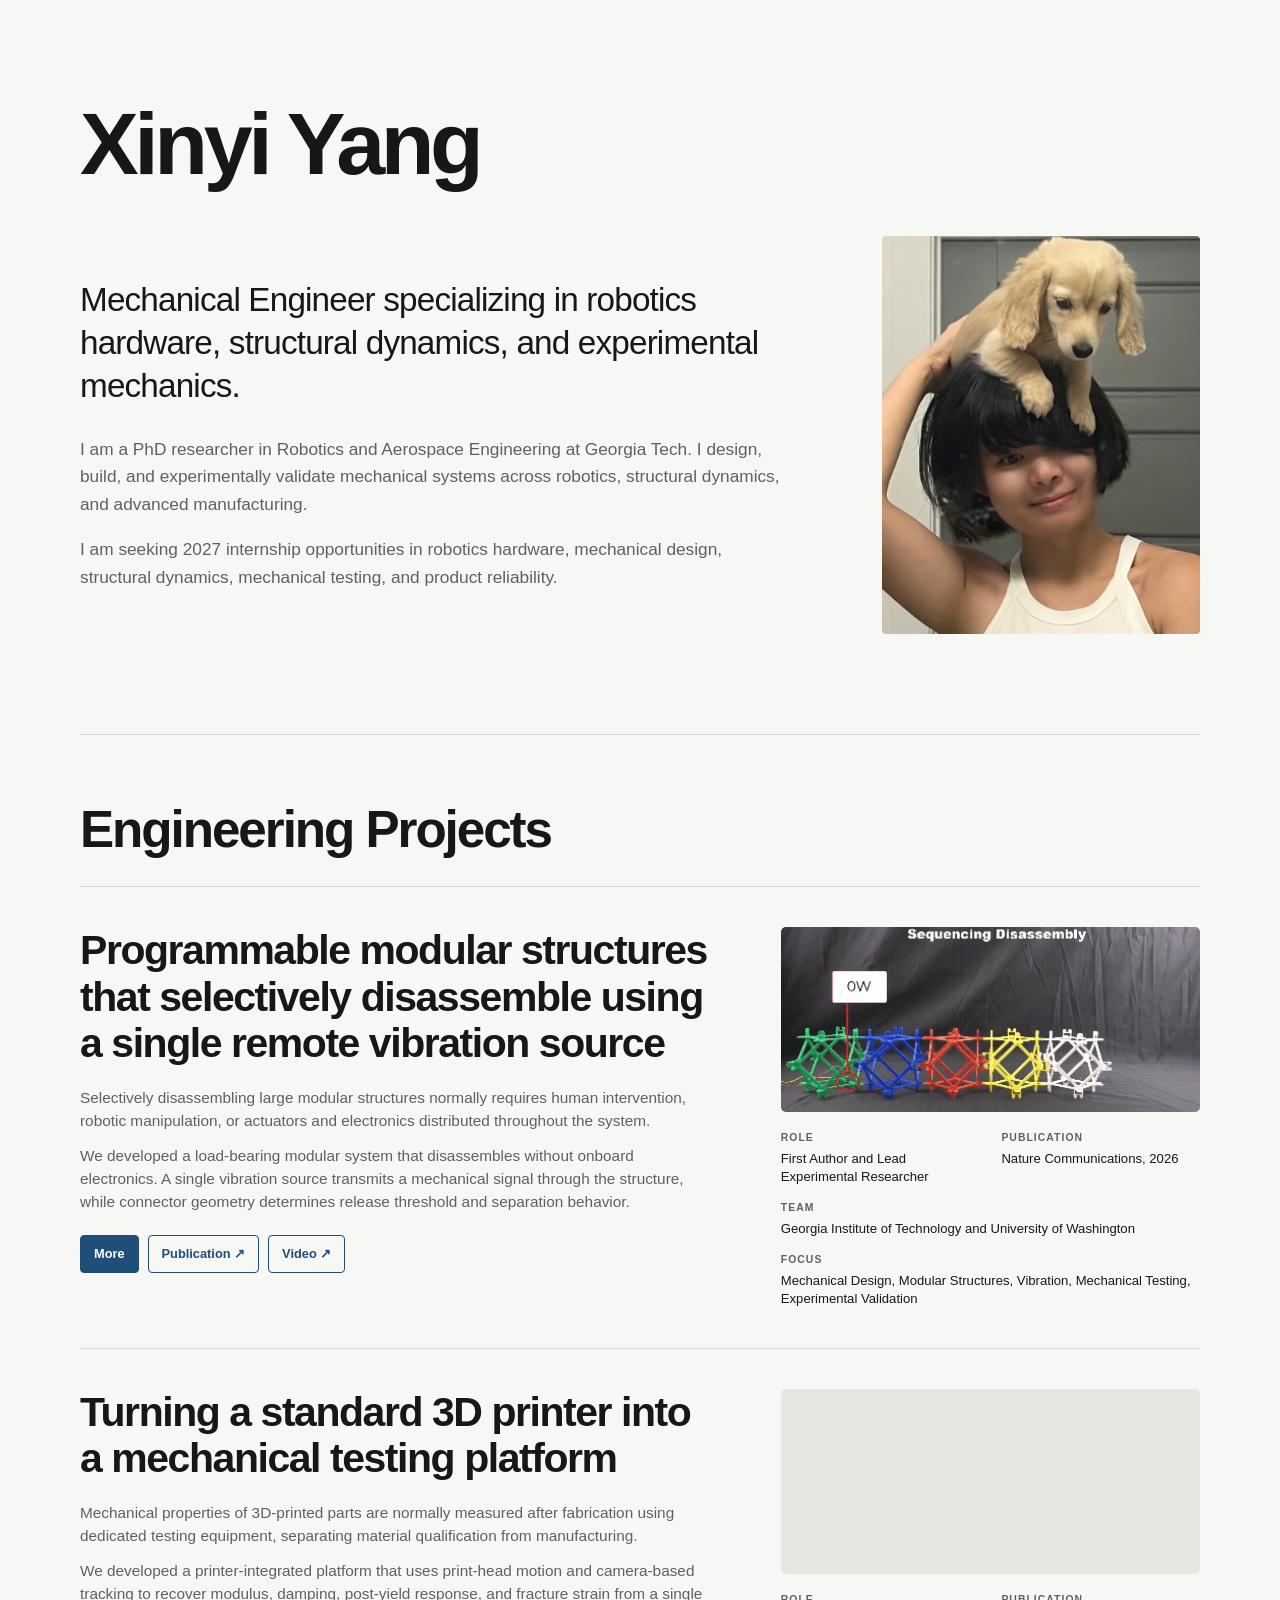
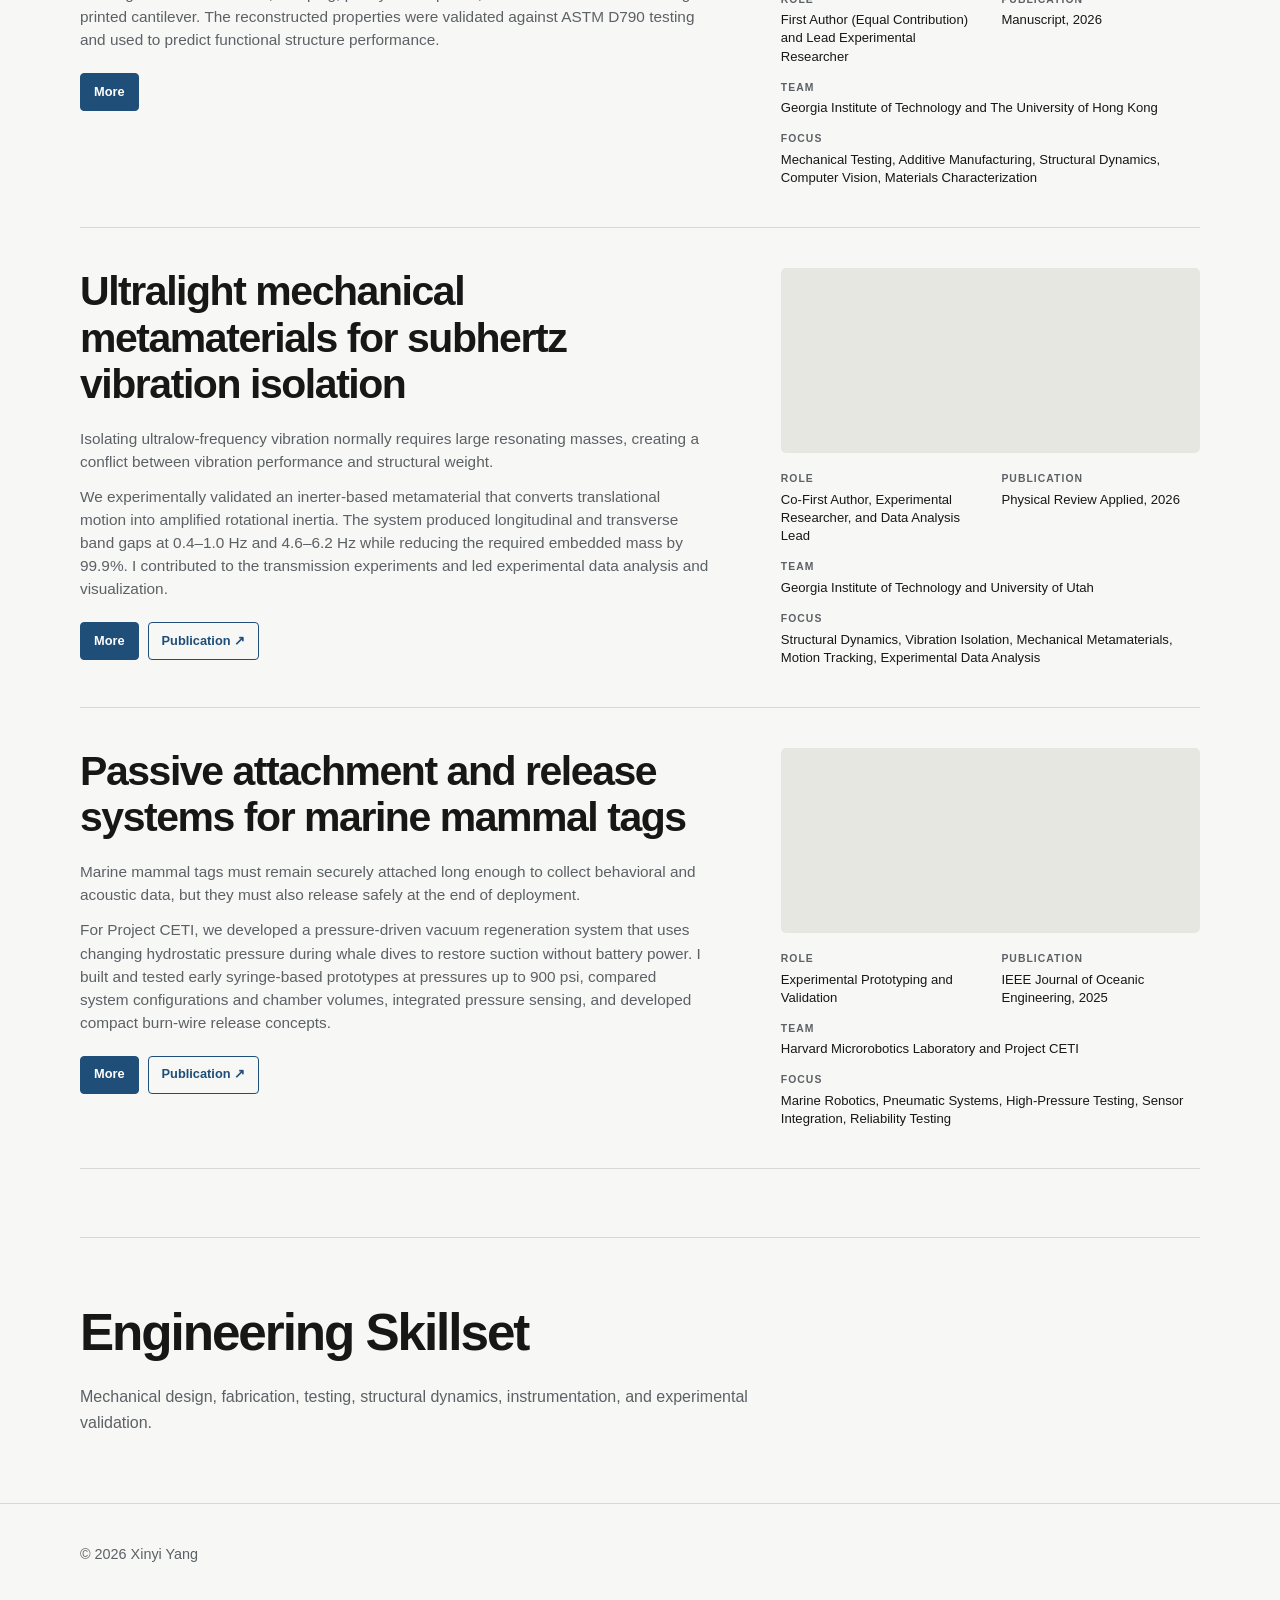
==== index.html @ a3fa2ba5 "Update index.html" ====
<!DOCTYPE html>
<html lang="en">

<head>
    <meta charset="UTF-8">

    <meta
        name="viewport"
        content="width=device-width, initial-scale=1.0"
    >

    <title>Xinyi Yang | Engineering Portfolio</title>

    <meta
        name="description"
        content="Engineering portfolio of Xinyi Yang, featuring robotics hardware, mechanical design, structural dynamics, mechanical testing, and advanced manufacturing."
    >

    <link rel="stylesheet" href="style.css?v=2">
</head>

<body>

    <main>

        <!-- Introduction -->
        <section class="hero container">

            <h1>Xinyi Yang</h1>

            <div class="hero-layout">

                <!-- Introduction text -->
                <div class="hero-copy">

                    <h2>
                        Mechanical Engineer specializing in robotics hardware,
                        structural dynamics, and experimental mechanics.
                    </h2>

                    <p class="hero-description">
                        I am a PhD researcher in Robotics and Aerospace
                        Engineering at Georgia Tech. I design, build, and
                        experimentally validate mechanical systems across
                        robotics, structural dynamics, and advanced
                        manufacturing.
                    </p>

                    <p class="hero-description">
                        I am seeking 2027 internship opportunities in robotics
                        hardware, mechanical design, structural dynamics,
                        mechanical testing, and product reliability.
                    </p>

                </div>

                <!-- Profile photo -->
                <div class="hero-photo">

                    <img
                        src="profile.jpeg"
                        alt="Portrait of Xinyi Yang"
                        class="profile-image"
                    >

                </div>

            </div>

        </section>


        <!-- Engineering Projects -->
        <section class="section container" id="projects">
        
            <h2 class="section-title">
                Engineering Projects
            </h2>
        
            <div class="projects-list">
        
                <!-- Project 1 -->
                <article class="project-card">
        
                    <!-- Left: Project introduction -->
                    <div class="project-content">
        
                        <h3 class="project-title">
                            Programmable modular structures that selectively
                            disassemble using a single remote vibration source
                        </h3>
        
                        <div class="project-summary">
        
                            <p>
                                Selectively disassembling large modular structures
                                normally requires human intervention, robotic
                                manipulation, or actuators and electronics distributed
                                throughout the system.
                            </p>
        
                            <p>
                                We developed a load-bearing modular system that
                                disassembles without onboard electronics. A single
                                vibration source transmits a mechanical signal through
                                the structure, while connector geometry determines
                                release threshold and separation behavior.
                            </p>
        
                        </div>
        
                        <div class="project-links">
        
                            <a
                                class="project-button primary-project-button"
                                href="projects/modular-disassembly.html"
                            >
                                More
                            </a>
        
                            <a
                                class="project-button secondary-project-button"
                                href="https://www.nature.com/articles/s41467-026-72722-z"
                                target="_blank"
                                rel="noopener noreferrer"
                            >
                                Publication ↗
                            </a>
        
                            <a
                                class="project-button secondary-project-button"
                                href="YOUR_PROJECT_VIDEO_URL"
                                target="_blank"
                                rel="noopener noreferrer"
                            >
                                Video ↗
                            </a>
        
                        </div>
        
                    </div>
        
        
                    <!-- Right: Image and project details -->
                    <div class="project-side">
        
                        <a
                            class="project-media"
                            href="projects/modular-disassembly.html"
                            aria-label="Learn more about the modular disassembly project"
                        >
                            <img
                                src="assets/disassembly.gif"
                                alt="Modular structure selectively disassembling in response to vibration"
                                class="project-image"
                                loading="lazy"
                            >
                        </a>
        
                        <dl class="project-details">
        
                            <div class="project-detail">
                                <dt>Role</dt>
                                <dd>
                                    First Author and Lead Experimental Researcher
                                </dd>
                            </div>
        
                            <div class="project-detail">
                                <dt>Publication</dt>
                                <dd>
                                    Nature Communications, 2026
                                </dd>
                            </div>
        
                            <div class="project-detail project-detail-wide">
                                <dt>Team</dt>
                                <dd>
                                    Georgia Institute of Technology and
                                    University of Washington
                                </dd>
                            </div>
        
                            <div class="project-detail project-detail-wide">
                                <dt>Focus</dt>
                                <dd>
                                    Mechanical Design, Modular Structures, Vibration,
                                    Mechanical Testing, Experimental Validation
                                </dd>
                            </div>
        
                        </dl>
        
                    </div>
        
                </article>
                
                <!-- Project 2 -->
                <article class="project-card">
                
                    <!-- Left: Project introduction -->
                    <div class="project-content">
                
                        <h3 class="project-title">
                            Turning a standard 3D printer into a mechanical testing platform
                        </h3>
                
                        <div class="project-summary">
                
                            <p>
                                Mechanical properties of 3D-printed parts are normally
                                measured after fabrication using dedicated testing equipment,
                                separating material qualification from manufacturing.
                            </p>
                
                            <p>
                                We developed a printer-integrated platform that uses print-head
                                motion and camera-based tracking to recover modulus, damping,
                                post-yield response, and fracture strain from a single printed
                                cantilever. The reconstructed properties were validated against
                                ASTM D790 testing and used to predict functional structure
                                performance.
                            </p>
                
                        </div>
                
                        <div class="project-links">
                
                            <a
                                class="project-button primary-project-button"
                                href="projects/insitu-characterization.html"
                            >
                                More
                            </a>
                
                        </div>
                
                    </div>
                
                
                    <!-- Right: Image placeholder and project details -->
                    <div class="project-side">
                
                        <!-- Replace this placeholder with an image later -->
                        <div
                            class="project-media"
                            aria-label="Image placeholder for printer-integrated mechanical testing"
                        >
                            <div class="project-image project-image-placeholder"></div>
                        </div>
                
                        <dl class="project-details">
                
                            <div class="project-detail">
                                <dt>Role</dt>
                                <dd>
                                    First Author (Equal Contribution) and Lead Experimental
                                    Researcher
                                </dd>
                            </div>
                
                            <div class="project-detail">
                                <dt>Publication</dt>
                                <dd>
                                    Manuscript, 2026
                                </dd>
                            </div>
                
                            <div class="project-detail project-detail-wide">
                                <dt>Team</dt>
                                <dd>
                                    Georgia Institute of Technology and
                                    The University of Hong Kong
                                </dd>
                            </div>
                
                            <div class="project-detail project-detail-wide">
                                <dt>Focus</dt>
                                <dd>
                                    Mechanical Testing, Additive Manufacturing,
                                    Structural Dynamics, Computer Vision,
                                    Materials Characterization
                                </dd>
                            </div>
                
                        </dl>

                </div>

            </article>

            <!-- Project 3 -->
            <article class="project-card">
            
                <!-- Left: Project introduction -->
                <div class="project-content">
            
                    <h3 class="project-title">
                        Ultralight mechanical metamaterials for subhertz
                        vibration isolation
                    </h3>
            
                    <div class="project-summary">
            
                        <p>
                            Isolating ultralow-frequency vibration normally requires
                            large resonating masses, creating a conflict between
                            vibration performance and structural weight.
                        </p>
            
                        <p>
                            We experimentally validated an inerter-based metamaterial
                            that converts translational motion into amplified rotational
                            inertia. The system produced longitudinal and transverse
                            band gaps at 0.4–1.0 Hz and 4.6–6.2 Hz while reducing the
                            required embedded mass by 99.9%. I contributed to the
                            transmission experiments and led experimental data analysis
                            and visualization.
                        </p>
            
                    </div>
            
                    <div class="project-links">
            
                        <a
                            class="project-button primary-project-button"
                            href="projects/inerter-metamaterials.html"
                        >
                            More
                        </a>
            
                        <a
                            class="project-button secondary-project-button"
                            href="https://doi.org/10.1103/nwvf-n7lg"
                            target="_blank"
                            rel="noopener noreferrer"
                        >
                            Publication ↗
                        </a>
            
                    </div>
            
                </div>
            
            
                <!-- Right: Image placeholder and project details -->
                <div class="project-side">
            
                    <!-- Replace this placeholder with an image later -->
                    <div
                        class="project-media"
                        aria-label="Image placeholder for inerter-based metamaterials"
                    >
                        <div class="project-image project-image-placeholder"></div>
                    </div>
            
                    <dl class="project-details">
            
                        <div class="project-detail">
                            <dt>Role</dt>
                            <dd>
                                Co-First Author, Experimental Researcher,
                                and Data Analysis Lead
                            </dd>
                        </div>
            
                        <div class="project-detail">
                            <dt>Publication</dt>
                            <dd>
                                Physical Review Applied, 2026
                            </dd>
                        </div>
            
                        <div class="project-detail project-detail-wide">
                            <dt>Team</dt>
                            <dd>
                                Georgia Institute of Technology and
                                University of Utah
                            </dd>
                        </div>
            
                        <div class="project-detail project-detail-wide">
                            <dt>Focus</dt>
                            <dd>
                                Structural Dynamics, Vibration Isolation,
                                Mechanical Metamaterials, Motion Tracking,
                                Experimental Data Analysis
                            </dd>
                        </div>
            
                    </dl>
            
                </div>
            
            </article>

                <!-- Project 4 -->
            <article class="project-card">
            
                <!-- Left: Project introduction -->
                <div class="project-content">
            
                    <h3 class="project-title">
                        Passive attachment and release systems for marine mammal tags
                    </h3>
            
                    <div class="project-summary">
            
                        <p>
                            Marine mammal tags must remain securely attached long enough
                            to collect behavioral and acoustic data, but they must also
                            release safely at the end of deployment.
                        </p>
            
                        <p>
                            For Project CETI, we developed a pressure-driven vacuum
                            regeneration system that uses changing hydrostatic pressure
                            during whale dives to restore suction without battery power.
                            I built and tested early syringe-based prototypes at pressures
                            up to 900 psi, compared system configurations and chamber
                            volumes, integrated pressure sensing, and developed compact
                            burn-wire release concepts.
                        </p>
            
                    </div>
            
                    <div class="project-links">
            
                        <a
                            class="project-button primary-project-button"
                            href="projects/marine-tag-systems.html"
                        >
                            More
                        </a>
            
                        <a
                            class="project-button secondary-project-button"
                            href="https://doi.org/10.1109/JOE.2025.3595607"
                            target="_blank"
                            rel="noopener noreferrer"
                        >
                            Publication ↗
                        </a>
            
                    </div>
            
                </div>
            
            
                <!-- Right: Image placeholder and project details -->
                <div class="project-side">
            
                    <!-- Replace this placeholder with an image later -->
                    <div
                        class="project-media"
                        aria-label="Image placeholder for marine tag attachment systems"
                    >
                        <div class="project-image project-image-placeholder"></div>
                    </div>
            
                    <dl class="project-details">
            
                        <div class="project-detail">
                            <dt>Role</dt>
                            <dd>
                                Experimental Prototyping and Validation
                            </dd>
                        </div>
            
                        <div class="project-detail">
                            <dt>Publication</dt>
                            <dd>
                                IEEE Journal of Oceanic Engineering, 2025
                            </dd>
                        </div>
            
                        <div class="project-detail project-detail-wide">
                            <dt>Team</dt>
                            <dd>
                                Harvard Microrobotics Laboratory and Project CETI
                            </dd>
                        </div>
            
                        <div class="project-detail project-detail-wide">
                            <dt>Focus</dt>
                            <dd>
                                Marine Robotics, Pneumatic Systems, High-Pressure Testing,
                                Sensor Integration, Reliability Testing
                            </dd>
                        </div>
            
                    </dl>
            
                </div>
            
            </article>


        
            </div>
        
        </section>

        <!-- Engineering Skillset -->
        <section class="section container" id="skills">

            <h2 class="section-title">
                Engineering Skillset
            </h2>

            <p class="temporary-text">
                Mechanical design, fabrication, testing, structural dynamics,
                instrumentation, and experimental validation.
            </p>

        </section>

    </main>


    <!-- Footer -->
    <footer class="site-footer">

        <div class="container footer-content">
            <p>© 2026 Xinyi Yang</p>
        </div>

    </footer>

</body>

</html>
---- style.css ----
:root {
    --background: #f7f7f5;
    --surface: #ffffff;
    --text-primary: #171717;
    --text-secondary: #5c6166;
    --border: #d9d9d4;
    --accent: #1f4e79;
    --accent-dark: #173a5b;
    --max-width: 1120px;
}


/* Basic reset */

* {
    box-sizing: border-box;
}

html {
    scroll-behavior: smooth;
}

body {
    margin: 0;
    background: var(--background);
    color: var(--text-primary);
    font-family: Arial, Helvetica, sans-serif;
    line-height: 1.6;
}

img {
    max-width: 100%;
}

.container {
    width: min(90%, var(--max-width));
    margin: 0 auto;
}


/* Introduction */

.hero {
    padding-top: 100px;
    padding-bottom: 100px;
}

.hero h1 {
    margin: 0;
    font-size: clamp(3.5rem, 7vw, 5.5rem);
    line-height: 1;
    letter-spacing: -0.05em;
}

.hero-layout {
    margin-top: 48px;
    display: grid;
    grid-template-columns: minmax(0, 1.65fr) minmax(260px, 0.75fr);
    align-items: center;
    gap: clamp(50px, 8vw, 110px);
}


/* Introduction text */

.hero-copy {
    min-width: 0;
}

.hero-copy h2 {
    max-width: 800px;
    margin: 0 0 28px;
    font-size: clamp(1.5rem, 2.6vw, 2.2rem);
    font-weight: 500;
    line-height: 1.3;
    letter-spacing: -0.025em;
}

.hero-description {
    max-width: 720px;
    margin: 0 0 18px;
    color: var(--text-secondary);
    font-size: 1.08rem;
}

.hero-description:last-child {
    margin-bottom: 0;
}


/* Profile photo */

.hero-photo {
    width: 100%;
    max-width: 380px;
    justify-self: end;
}

.profile-image {
    width: 100%;
    aspect-ratio: 4 / 5;
    display: block;
    object-fit: cover;
    object-position: center top;
    border-radius: 4px;
}


/* Main sections */

.section {
    padding-top: 68px;
    padding-bottom: 68px;
    border-top: 1px solid var(--border);
}

.section-title {
    margin: 0;
    font-size: clamp(2rem, 4vw, 3.25rem);
    line-height: 1.05;
    letter-spacing: -0.04em;
}

.temporary-text {
    max-width: 720px;
    margin: 24px 0 0;
    color: var(--text-secondary);
    font-size: 1rem;
}


/* Project list */

.projects-list {
    margin-top: 30px;
}

.project-card {
    display: grid;
    grid-template-columns: minmax(0, 1.2fr) minmax(340px, 0.8fr);
    align-items: start;
    gap: clamp(38px, 6vw, 72px);
    padding: 40px 0;
    border-top: 1px solid var(--border);
}

.project-card:last-child {
    border-bottom: 1px solid var(--border);
}


/* Left project introduction */

.project-content {
    min-width: 0;
}

.project-title {
    max-width: 720px;
    margin: 0;
    font-size: clamp(1.75rem, 3.2vw, 2.6rem);
    font-weight: 600;
    line-height: 1.13;
    letter-spacing: -0.035em;
}

.project-summary {
    max-width: 700px;
    margin-top: 20px;
    color: var(--text-secondary);
    font-size: 0.96rem;
    line-height: 1.5;
}

.project-summary p {
    margin: 0 0 12px;
}

.project-summary p:last-child {
    margin-bottom: 0;
}


/* Compact project links */

.project-links {
    margin-top: 22px;
    display: flex;
    flex-wrap: wrap;
    gap: 9px;
}

.project-button {
    min-height: 38px;
    padding: 7px 13px;
    display: inline-flex;
    align-items: center;
    justify-content: center;
    border: 1px solid var(--accent);
    border-radius: 4px;
    font-size: 0.8rem;
    font-weight: 700;
    text-decoration: none;
}

.primary-project-button {
    background: var(--accent);
    color: #ffffff;
}

.primary-project-button:hover {
    background: var(--accent-dark);
}

.secondary-project-button {
    background: transparent;
    color: var(--accent);
}

.secondary-project-button:hover {
    background: #eaf0f5;
}


/* Right image and details */

.project-side {
    min-width: 0;
}

.project-media {
    display: block;
    overflow: hidden;
    background: #e7e7e2;
    border-radius: 5px;
}

.project-image {
    width: 100%;
    height: 185px;
    display: block;
    object-fit: cover;
    object-position: center 42%;
    transition: transform 250ms ease;
}

.project-media:hover .project-image {
    transform: scale(1.015);
}


/* Compact project details */

.project-details {
    margin: 18px 0 0;
    padding: 0;
    display: grid;
    grid-template-columns: repeat(2, minmax(0, 1fr));
    gap: 14px 22px;
}

.project-detail {
    min-width: 0;
    margin: 0;
}

.project-detail-wide {
    grid-column: 1 / -1;
}

.project-detail dt {
    margin: 0 0 3px;
    color: var(--text-secondary);
    font-size: 0.65rem;
    font-weight: 700;
    letter-spacing: 0.1em;
    text-transform: uppercase;
}

.project-detail dd {
    margin: 0;
    font-size: 0.82rem;
    line-height: 1.38;
}


/* Footer */

.site-footer {
    border-top: 1px solid var(--border);
}

.footer-content {
    min-height: 100px;
    display: flex;
    align-items: center;
    color: var(--text-secondary);
    font-size: 0.9rem;
}

.footer-content p {
    margin: 0;
}


/* Tablet */

@media (max-width: 900px) {
    .hero-layout {
        grid-template-columns: minmax(0, 1.3fr) minmax(230px, 0.7fr);
        gap: 48px;
    }

    .hero-photo {
        max-width: 330px;
    }

    .project-card {
        grid-template-columns: minmax(0, 1fr) minmax(300px, 0.75fr);
        gap: 36px;
    }

    .project-title {
        font-size: clamp(1.65rem, 3.6vw, 2.2rem);
    }

    .project-image {
        height: 170px;
    }
}


/* Mobile */

@media (max-width: 760px) {
    .hero {
        padding-top: 70px;
        padding-bottom: 70px;
    }

    .hero h1 {
        font-size: clamp(3.2rem, 16vw, 4.5rem);
    }

    .hero-layout {
        margin-top: 36px;
        grid-template-columns: 1fr;
        gap: 42px;
    }

    .hero-copy h2 {
        margin-top: 0;
        font-size: clamp(1.4rem, 7vw, 1.9rem);
    }

    .hero-description {
        font-size: 1rem;
    }

    .hero-photo {
        width: min(100%, 360px);
        max-width: none;
        justify-self: start;
    }

    .section {
        padding-top: 58px;
        padding-bottom: 58px;
    }

    .section-title {
        font-size: clamp(2rem, 9vw, 2.8rem);
    }

    .projects-list {
        margin-top: 26px;
    }

    .project-card {
        grid-template-columns: 1fr;
        gap: 28px;
        padding: 34px 0;
    }

    .project-title {
        font-size: 1.7rem;
    }

    .project-summary {
        margin-top: 18px;
        font-size: 0.95rem;
    }

    .project-links {
        margin-top: 20px;
    }

    .project-side {
        display: flex;
        flex-direction: column;
        gap: 18px;
    }

    .project-image {
        height: auto;
        aspect-ratio: 16 / 9;
    }

    .project-details {
        margin-top: 0;
        grid-template-columns: repeat(2, minmax(0, 1fr));
        gap: 15px 20px;
    }

    .footer-content {
        min-height: 85px;
    }
}


/* Small mobile */

@media (max-width: 520px) {
    .project-details {
        grid-template-columns: 1fr;
    }

    .project-detail-wide {
        grid-column: auto;
    }
}

@media (max-width: 420px) {
    .container {
        width: min(88%, var(--max-width));
    }

    .hero {
        padding-top: 55px;
        padding-bottom: 60px;
    }

    .hero-layout {
        margin-top: 30px;
        gap: 34px;
    }

    .section {
        padding-top: 50px;
        padding-bottom: 50px;
    }

    .project-card {
        padding: 30px 0;
    }

    .project-links {
        gap: 7px;
    }

    .project-button {
        padding: 7px 11px;
        font-size: 0.76rem;
    }
}
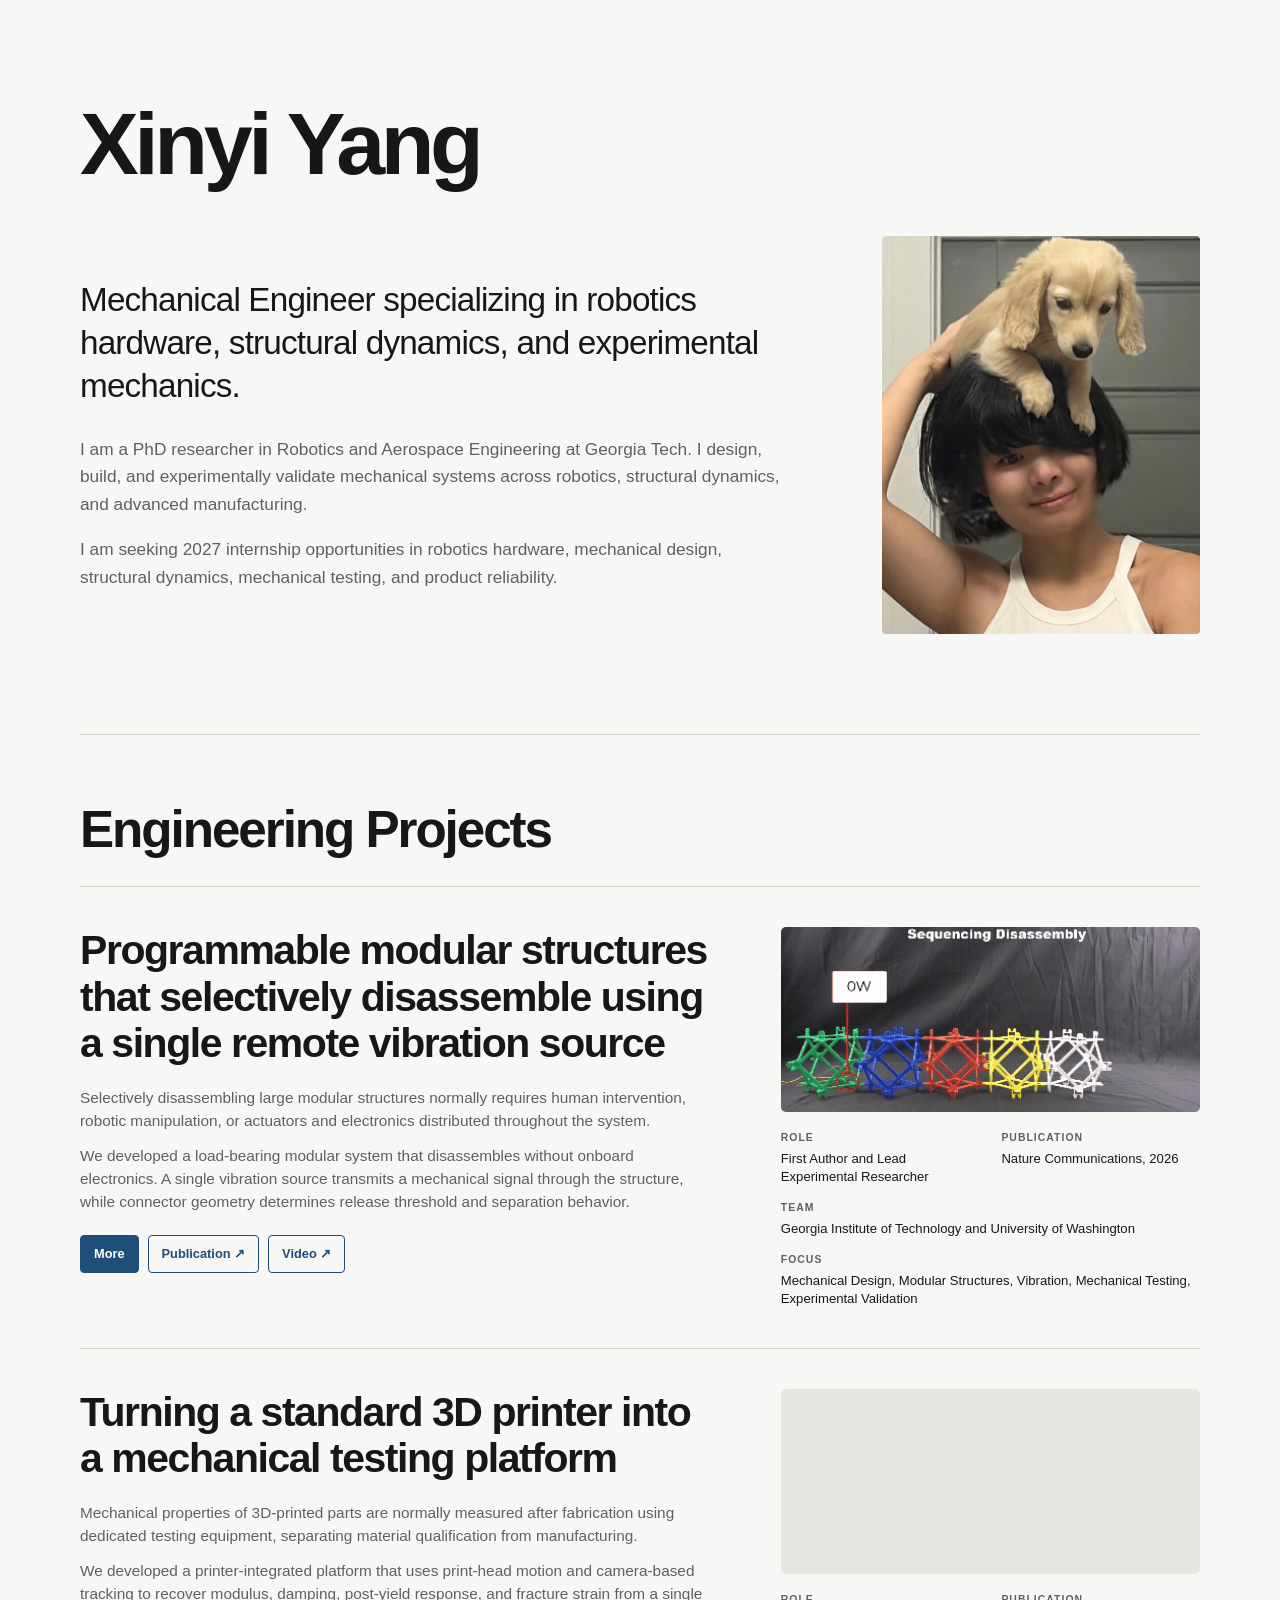
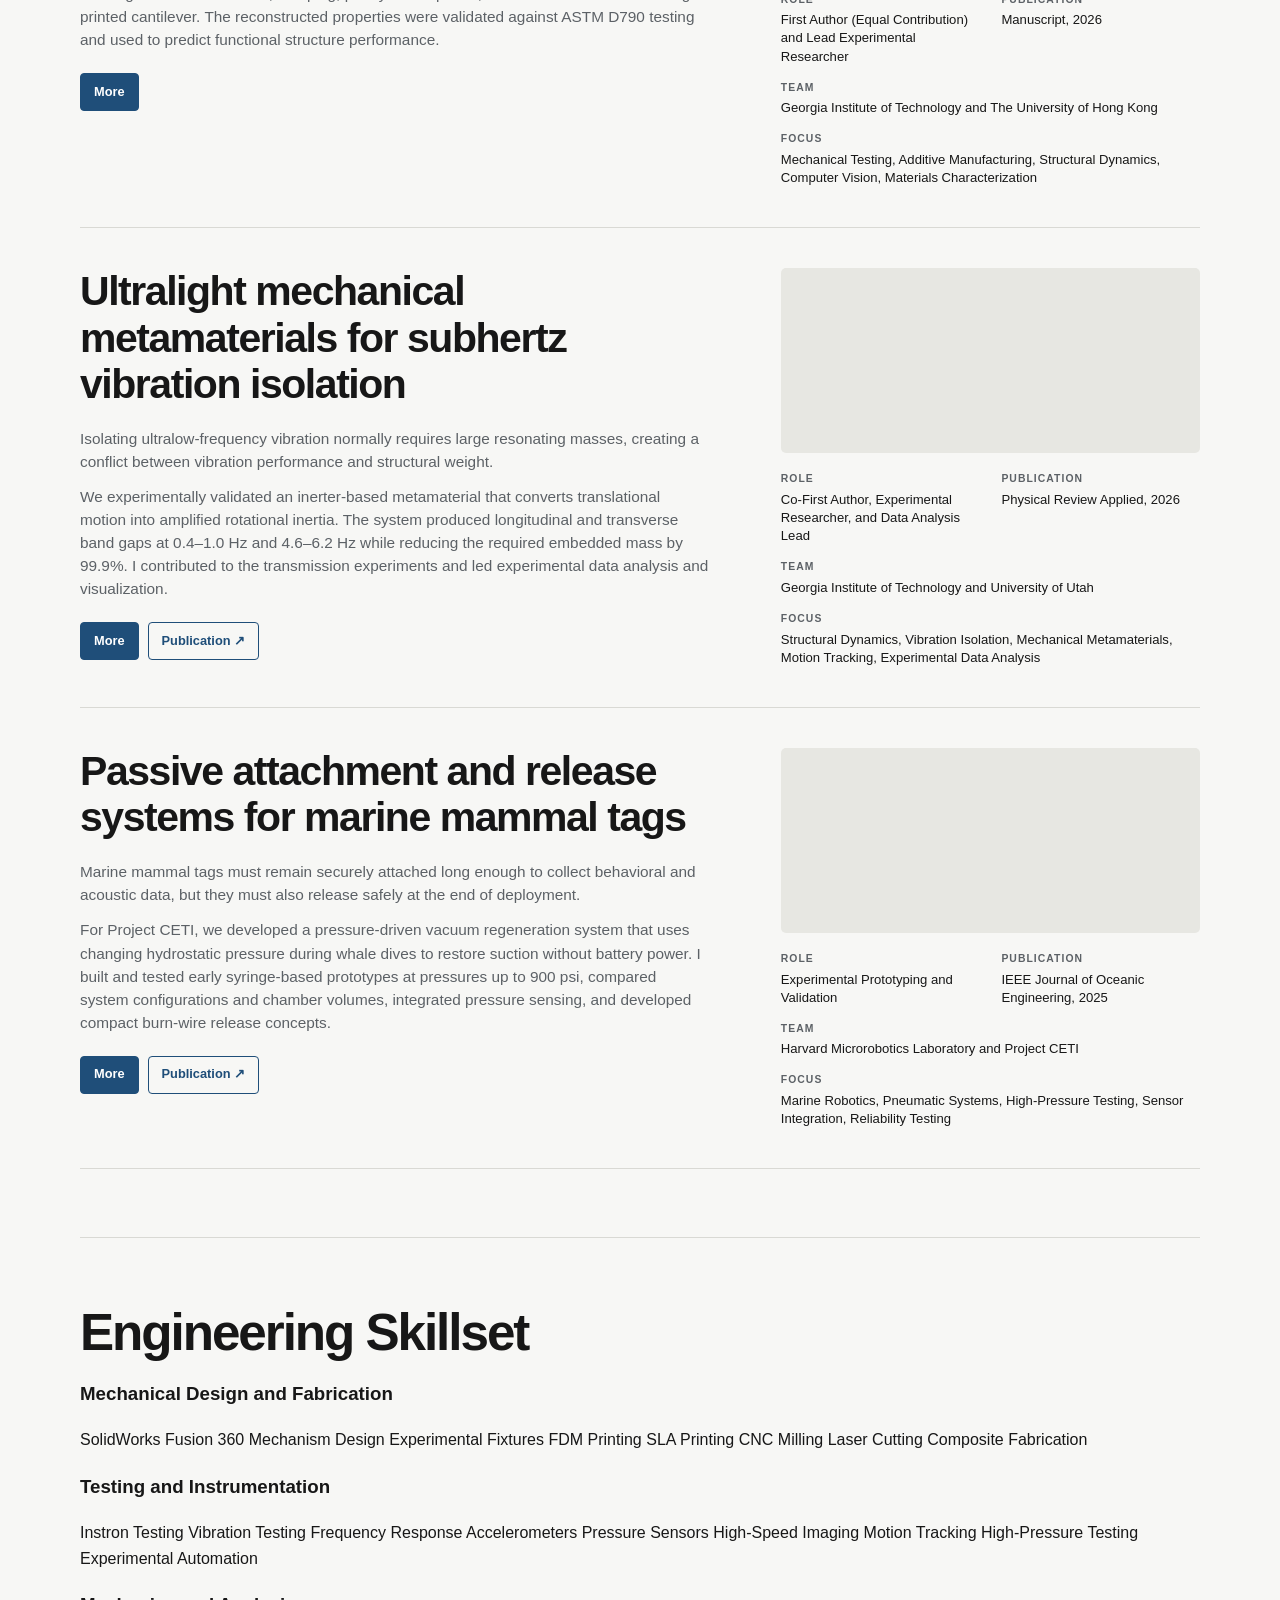
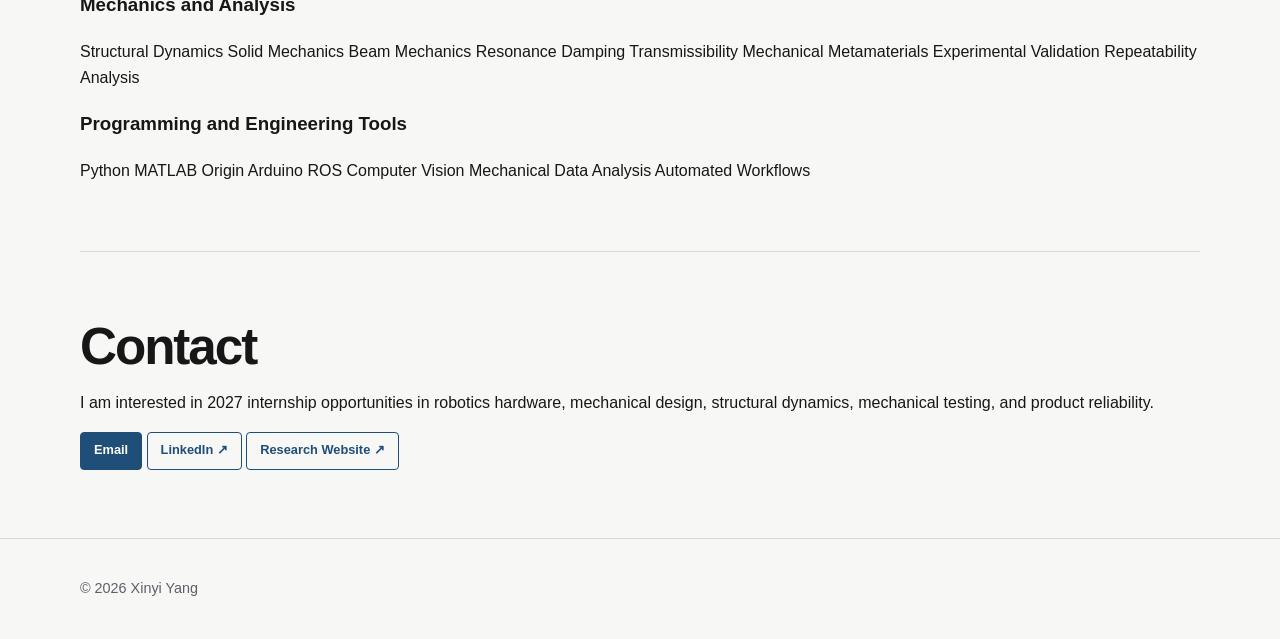
==== commit 96570659: "Add engineering skillset and contact sections Added engineering skillset section with detailed skill" ====
--- a/index.html
+++ b/index.html
@@ -503,16 +503,145 @@
 
         <!-- Engineering Skillset -->
         <section class="section container" id="skills">
-
+        
             <h2 class="section-title">
                 Engineering Skillset
             </h2>
-
-            <p class="temporary-text">
-                Mechanical design, fabrication, testing, structural dynamics,
-                instrumentation, and experimental validation.
+        
+            <div class="skillset-grid">
+        
+                <!-- Design and fabrication -->
+                <article class="skillset-card">
+        
+                    <h3>
+                        Mechanical Design and Fabrication
+                    </h3>
+        
+                    <div class="skillset-tags">
+                        <span>SolidWorks</span>
+                        <span>Fusion 360</span>
+                        <span>Mechanism Design</span>
+                        <span>Experimental Fixtures</span>
+                        <span>FDM Printing</span>
+                        <span>SLA Printing</span>
+                        <span>CNC Milling</span>
+                        <span>Laser Cutting</span>
+                        <span>Composite Fabrication</span>
+                    </div>
+        
+                </article>
+        
+        
+                <!-- Testing and instrumentation -->
+                <article class="skillset-card">
+        
+                    <h3>
+                        Testing and Instrumentation
+                    </h3>
+        
+                    <div class="skillset-tags">
+                        <span>Instron Testing</span>
+                        <span>Vibration Testing</span>
+                        <span>Frequency Response</span>
+                        <span>Accelerometers</span>
+                        <span>Pressure Sensors</span>
+                        <span>High-Speed Imaging</span>
+                        <span>Motion Tracking</span>
+                        <span>High-Pressure Testing</span>
+                        <span>Experimental Automation</span>
+                    </div>
+        
+                </article>
+        
+        
+                <!-- Mechanics and analysis -->
+                <article class="skillset-card">
+        
+                    <h3>
+                        Mechanics and Analysis
+                    </h3>
+        
+                    <div class="skillset-tags">
+                        <span>Structural Dynamics</span>
+                        <span>Solid Mechanics</span>
+                        <span>Beam Mechanics</span>
+                        <span>Resonance</span>
+                        <span>Damping</span>
+                        <span>Transmissibility</span>
+                        <span>Mechanical Metamaterials</span>
+                        <span>Experimental Validation</span>
+                        <span>Repeatability Analysis</span>
+                    </div>
+        
+                </article>
+        
+        
+                <!-- Programming and tools -->
+                <article class="skillset-card">
+        
+                    <h3>
+                        Programming and Engineering Tools
+                    </h3>
+        
+                    <div class="skillset-tags">
+                        <span>Python</span>
+                        <span>MATLAB</span>
+                        <span>Origin</span>
+                        <span>Arduino</span>
+                        <span>ROS</span>
+                        <span>Computer Vision</span>
+                        <span>Mechanical Data Analysis</span>
+                        <span>Automated Workflows</span>
+                    </div>
+        
+                </article>
+        
+            </div>
+        
+        </section>
+
+        <!-- Contact -->
+        <section class="section container" id="contact">
+        
+            <h2 class="section-title">
+                Contact
+            </h2>
+        
+            <p class="contact-text">
+                I am interested in 2027 internship opportunities in robotics
+                hardware, mechanical design, structural dynamics, mechanical
+                testing, and product reliability.
             </p>
-
+        
+            <div class="contact-links">
+        
+                <a
+                    class="project-button primary-project-button"
+                    href="mailto:xyang626@gatech.edu"
+                >
+                    Email
+                </a>
+        
+                <a
+                    class="project-button secondary-project-button"
+                    href="https://www.linkedin.com/in/yang-xinyi-intro"
+                    target="_blank"
+                    rel="noopener noreferrer"
+                >
+                    LinkedIn ↗
+                </a>
+        
+                <a
+                    class="project-button secondary-project-button"
+                    href="https://xinyiyang0.github.io/"
+                    target="_blank"
+                    rel="noopener noreferrer"
+                >
+                    Research Website ↗
+                </a>
+        
+            </div>
+        
         </section>
 
     </main>
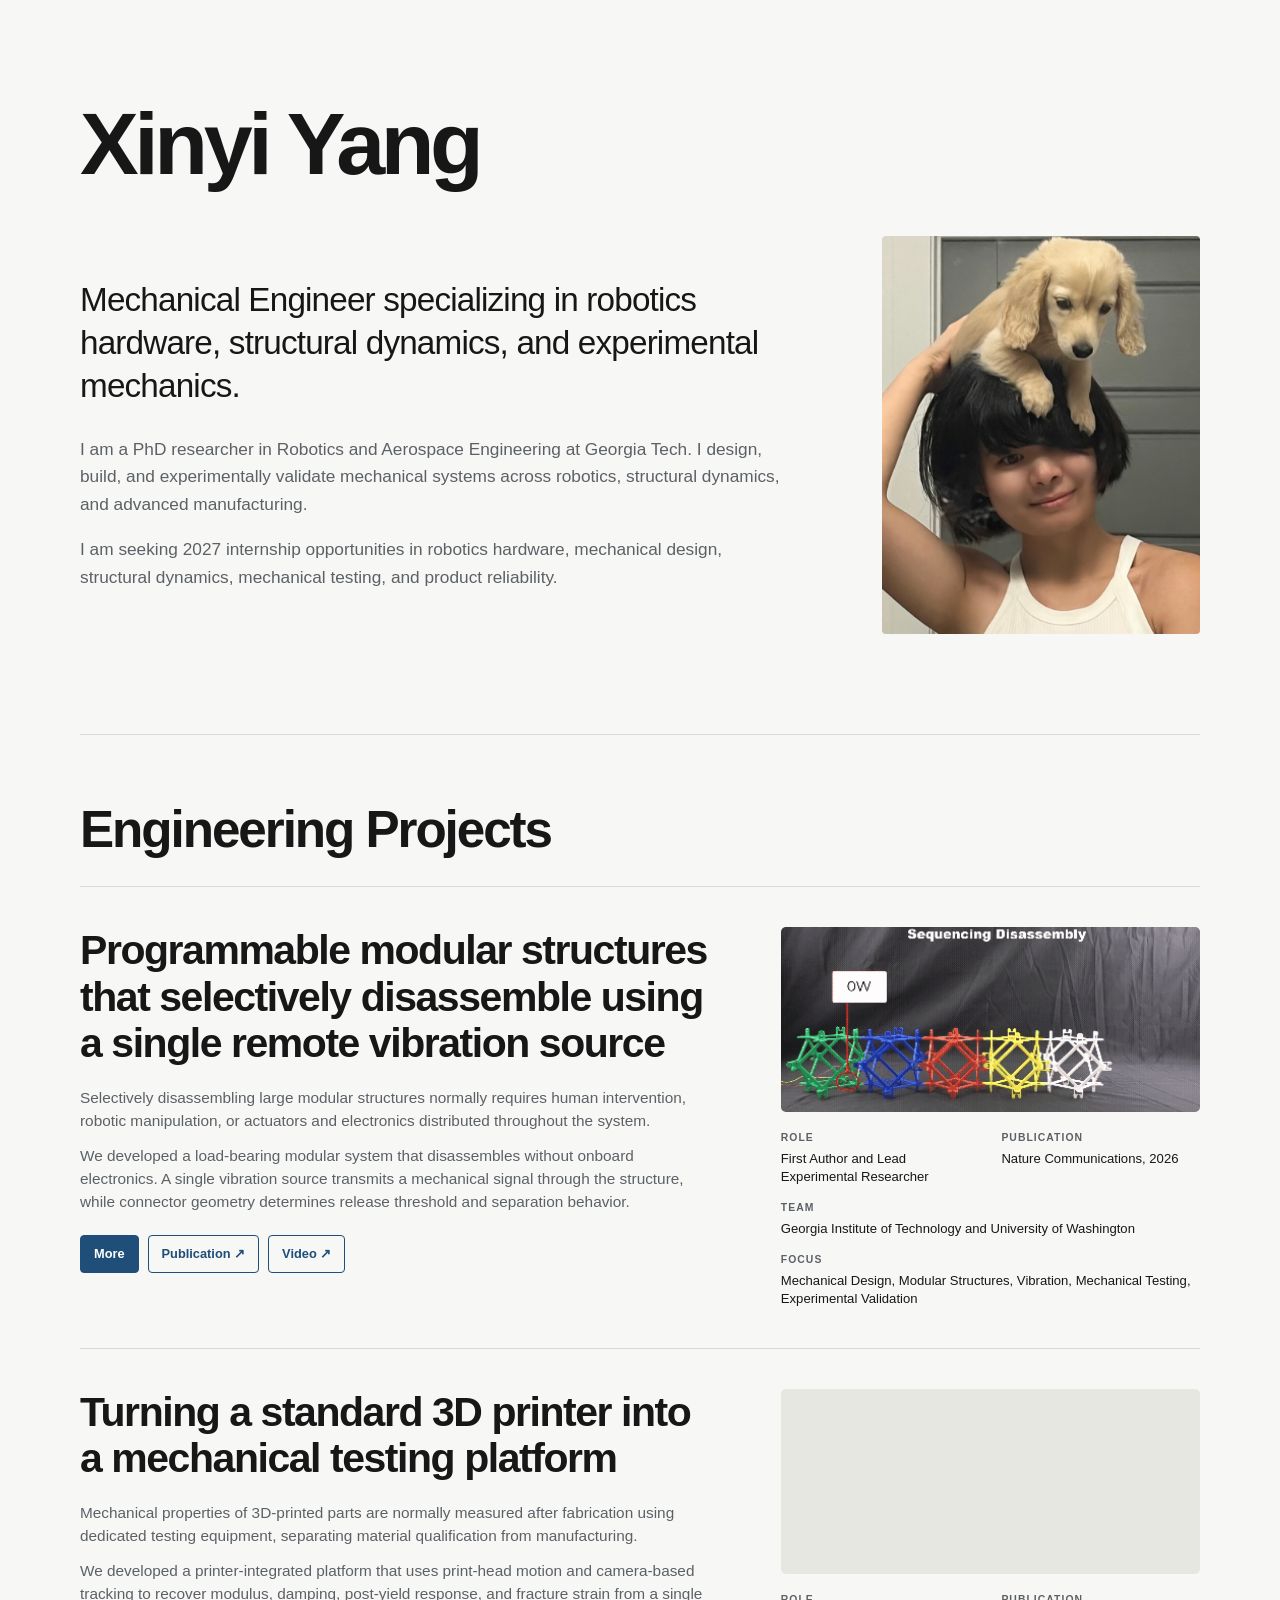
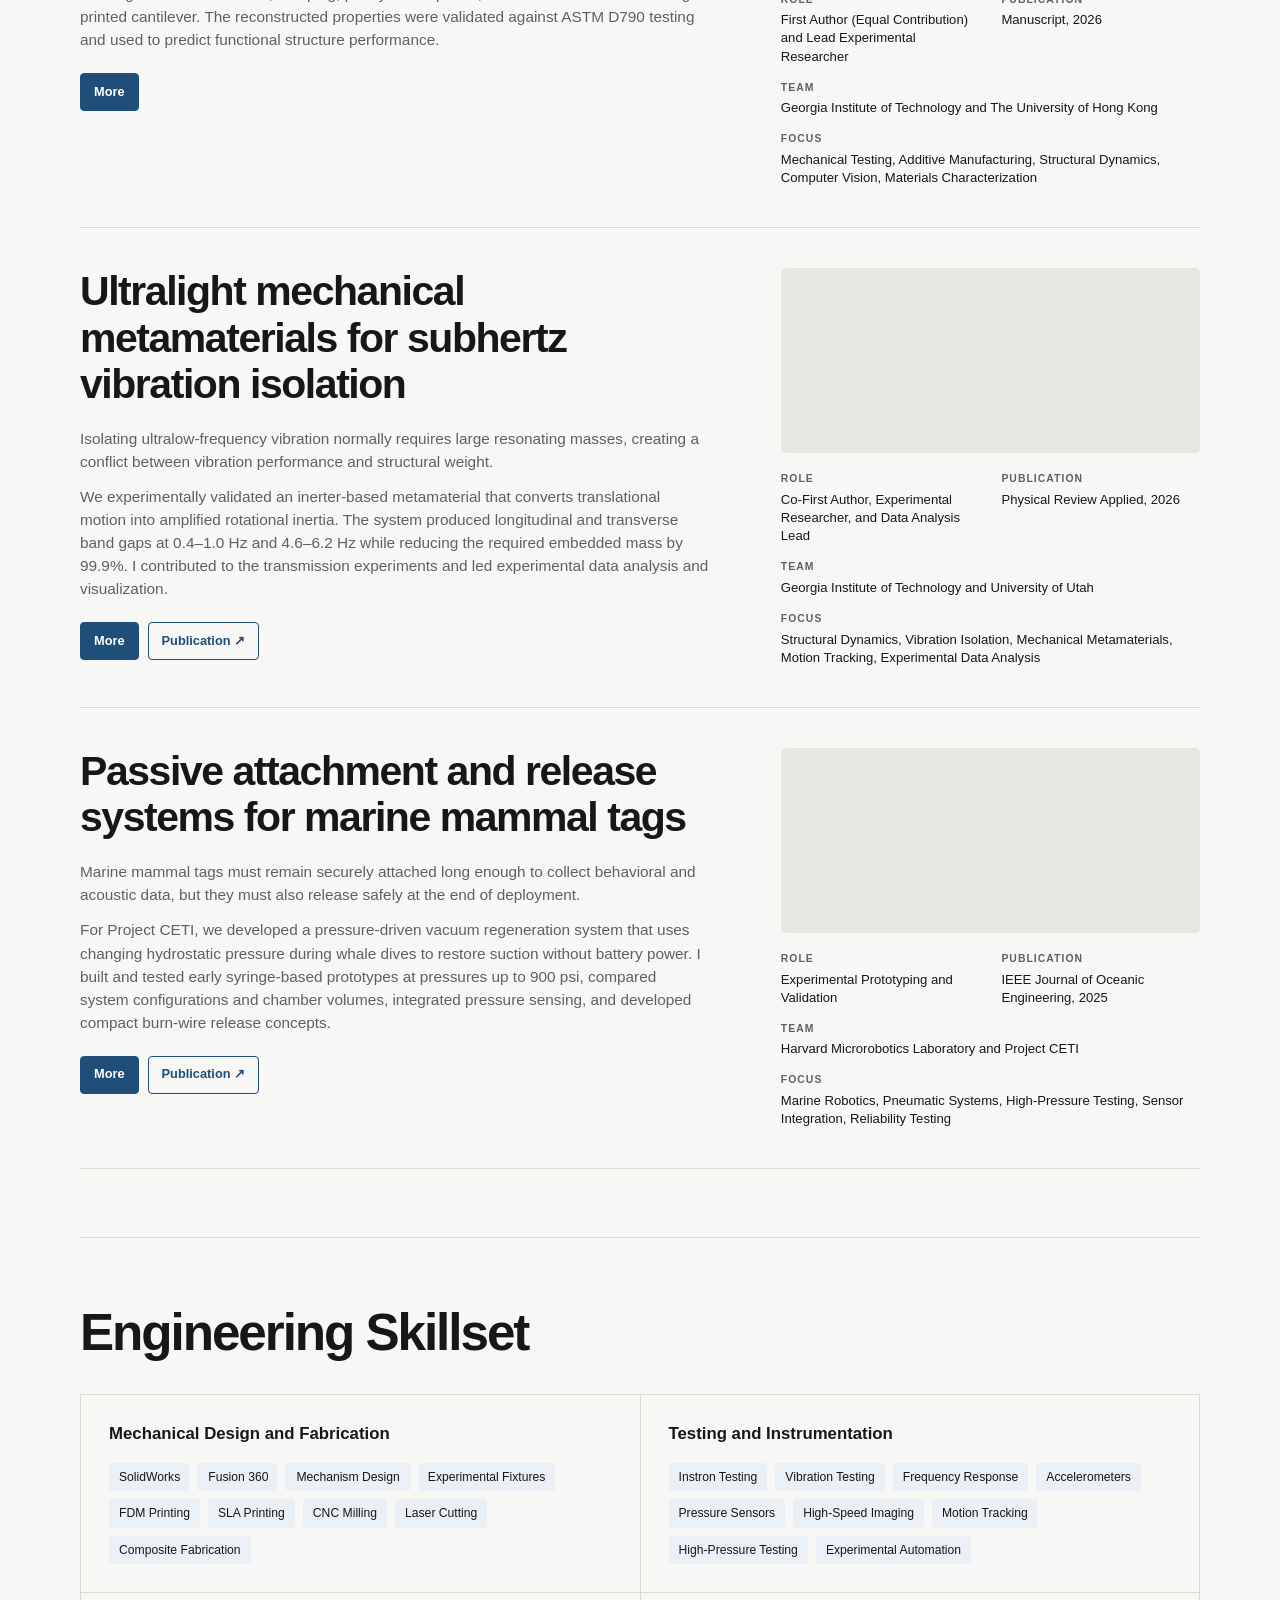
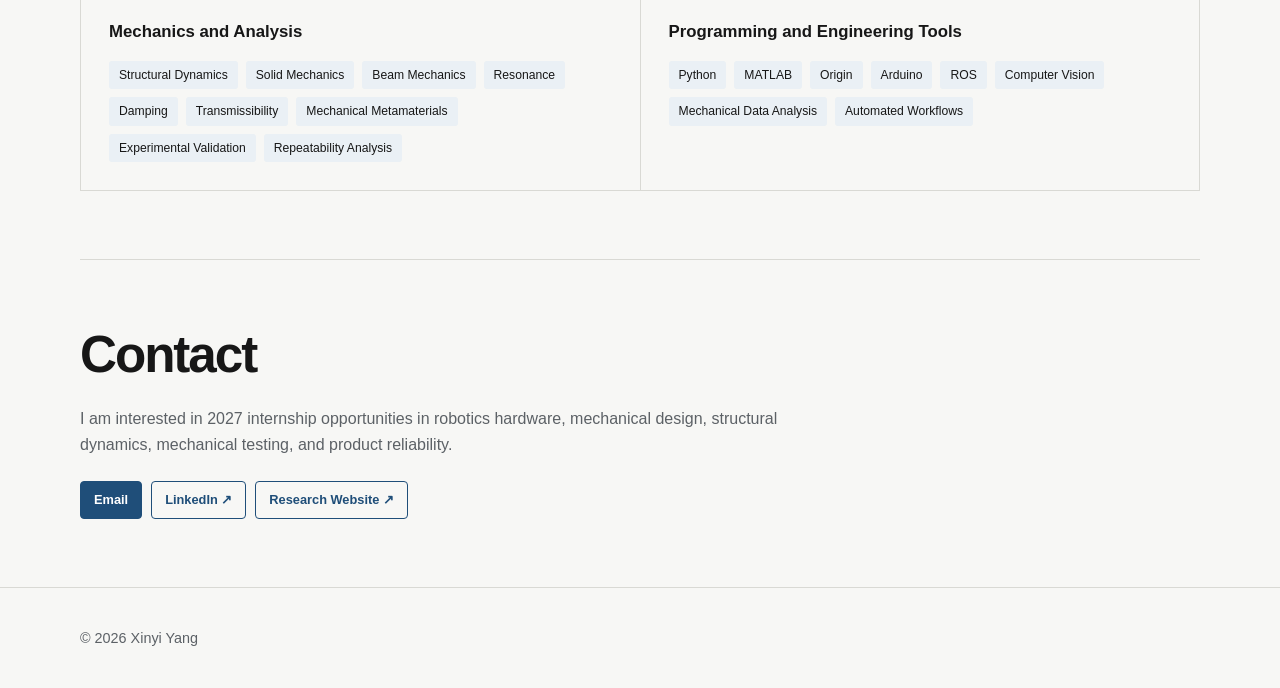
==== commit 9fa79092: "Update stylesheet version in index.html" ====
--- a/index.html
+++ b/index.html
@@ -16,7 +16,7 @@
         content="Engineering portfolio of Xinyi Yang, featuring robotics hardware, mechanical design, structural dynamics, mechanical testing, and advanced manufacturing."
     >
 
-    <link rel="stylesheet" href="style.css?v=2">
+    <link rel="stylesheet" href="style.css?v=3">
 </head>
 
 <body>
--- a/style.css
+++ b/style.css
@@ -463,3 +463,82 @@
         font-size: 0.76rem;
     }
 }
+
+/* Engineering skillset */
+
+.skillset-grid {
+    margin-top: 34px;
+    display: grid;
+    grid-template-columns: repeat(2, minmax(0, 1fr));
+    border-top: 1px solid var(--border);
+    border-left: 1px solid var(--border);
+}
+
+.skillset-card {
+    min-width: 0;
+    padding: 28px;
+    border-right: 1px solid var(--border);
+    border-bottom: 1px solid var(--border);
+}
+
+.skillset-card h3 {
+    margin: 0 0 18px;
+    font-size: 1.05rem;
+    line-height: 1.3;
+}
+
+.skillset-tags {
+    display: flex;
+    flex-wrap: wrap;
+    gap: 8px;
+}
+
+.skillset-tags span {
+    padding: 6px 10px;
+    background: #eaf0f5;
+    color: var(--text-primary);
+    border-radius: 3px;
+    font-size: 0.76rem;
+    line-height: 1.35;
+}
+
+
+/* Contact */
+
+.contact-text {
+    max-width: 700px;
+    margin: 24px 0 0;
+    color: var(--text-secondary);
+    font-size: 1rem;
+    line-height: 1.6;
+}
+
+.contact-links {
+    margin-top: 24px;
+    display: flex;
+    flex-wrap: wrap;
+    gap: 9px;
+}
+
+
+/* Skillset and contact mobile layout */
+
+@media (max-width: 760px) {
+
+    .skillset-grid {
+        grid-template-columns: 1fr;
+    }
+
+    .skillset-card {
+        padding: 24px 22px;
+    }
+
+    .contact-links {
+        align-items: stretch;
+        flex-direction: column;
+    }
+
+    .contact-links .project-button {
+        width: 100%;
+    }
+}
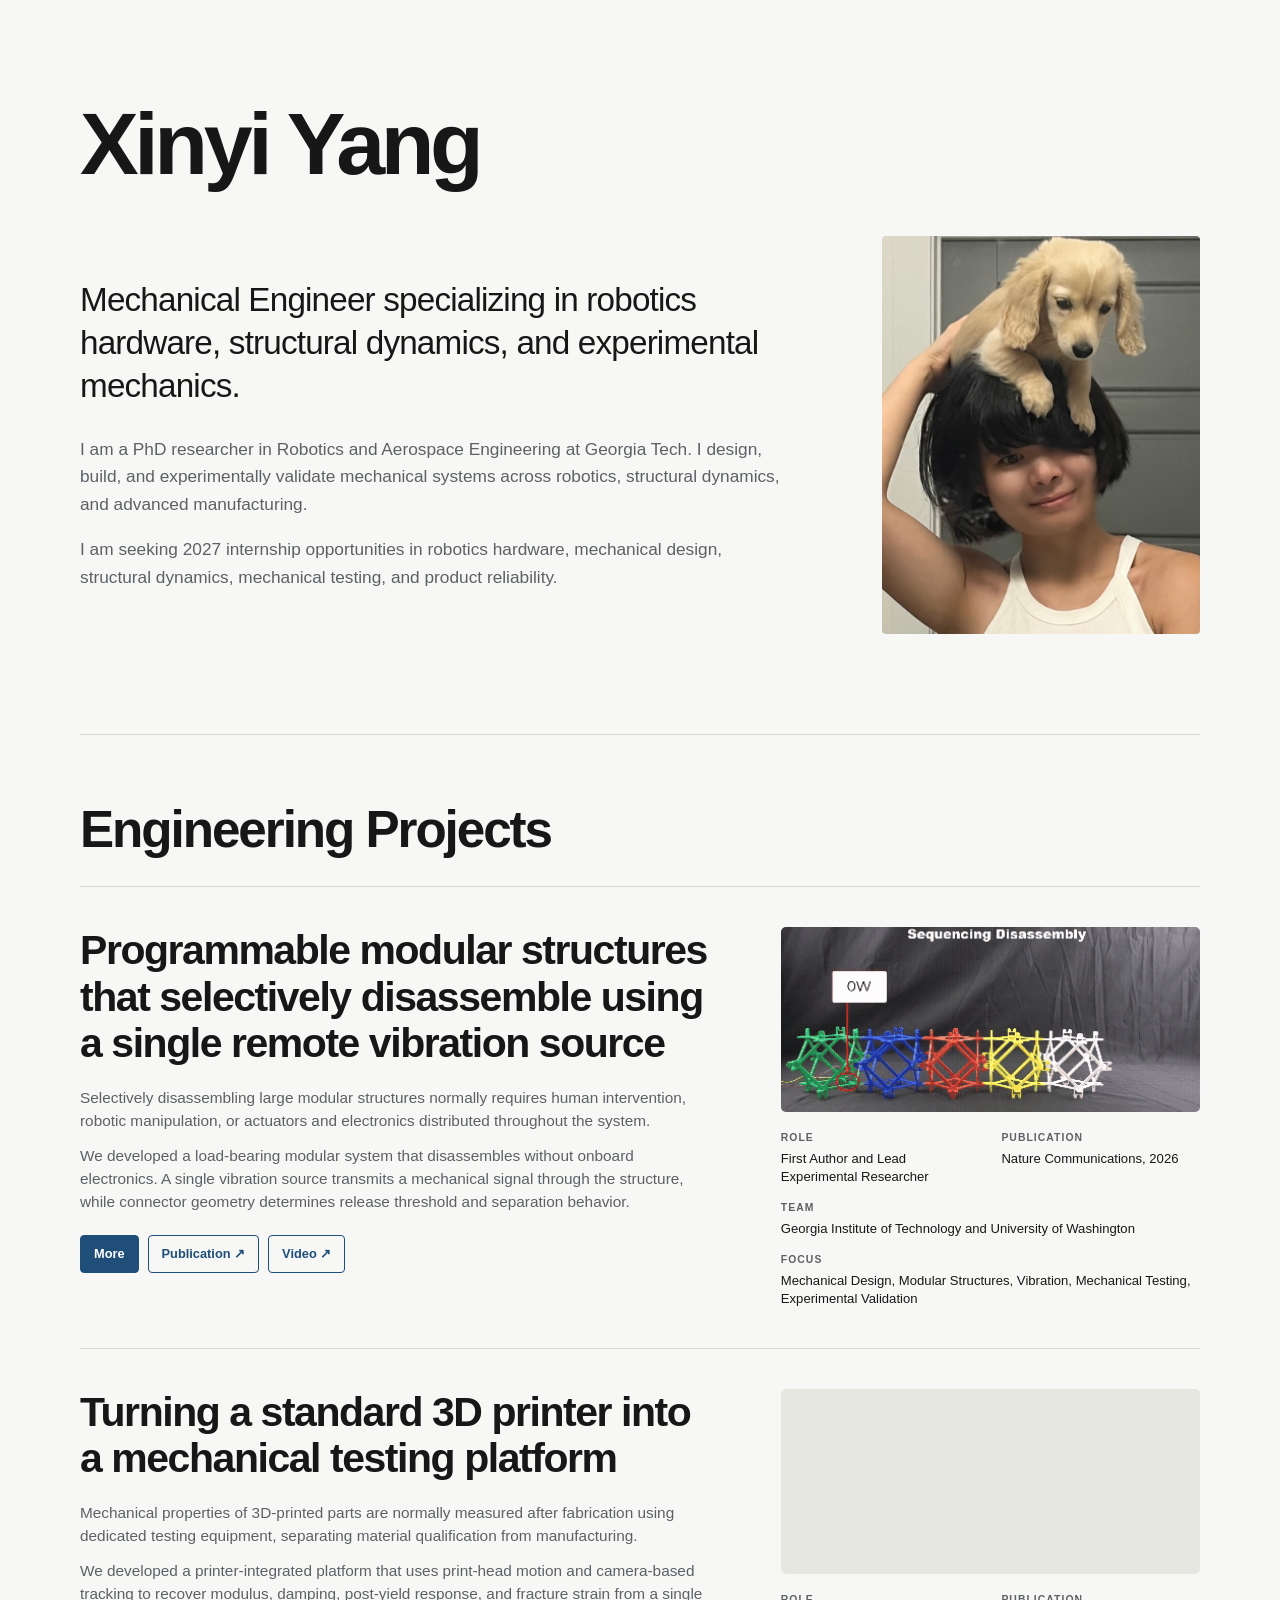
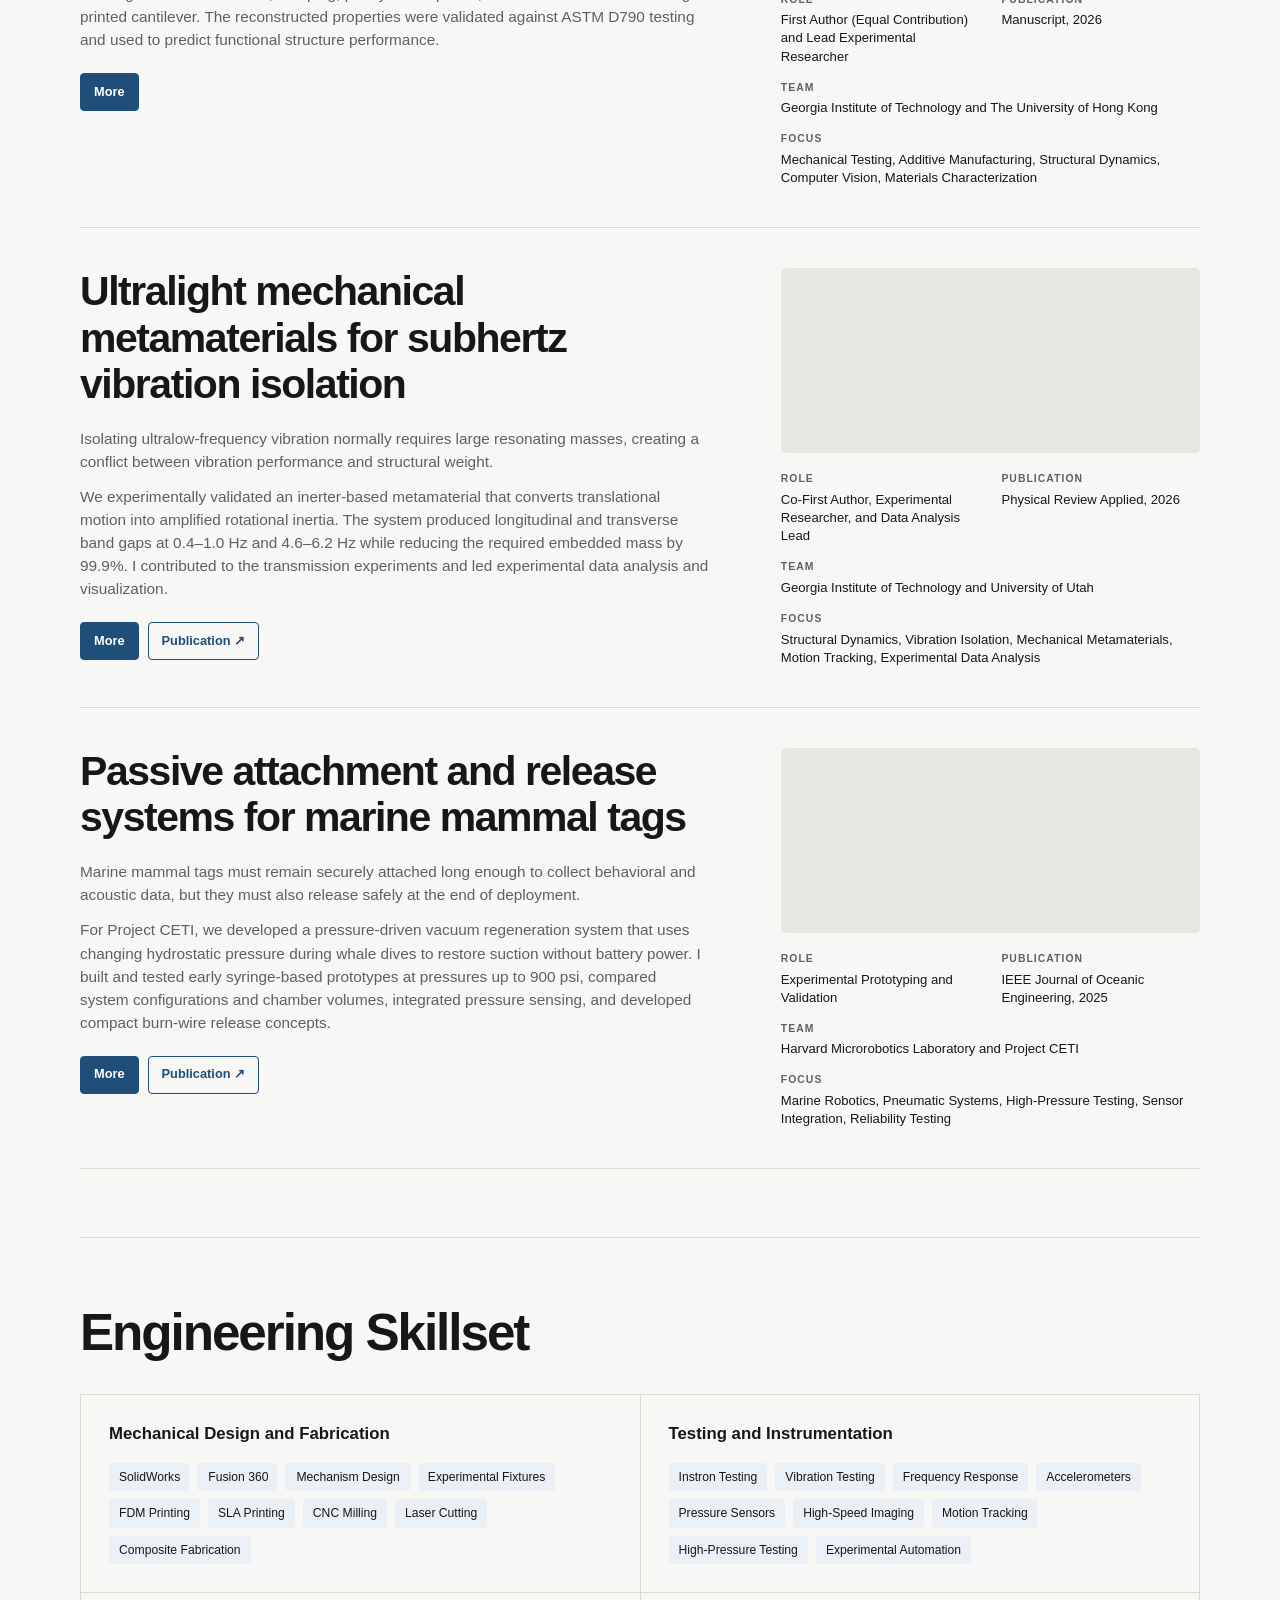
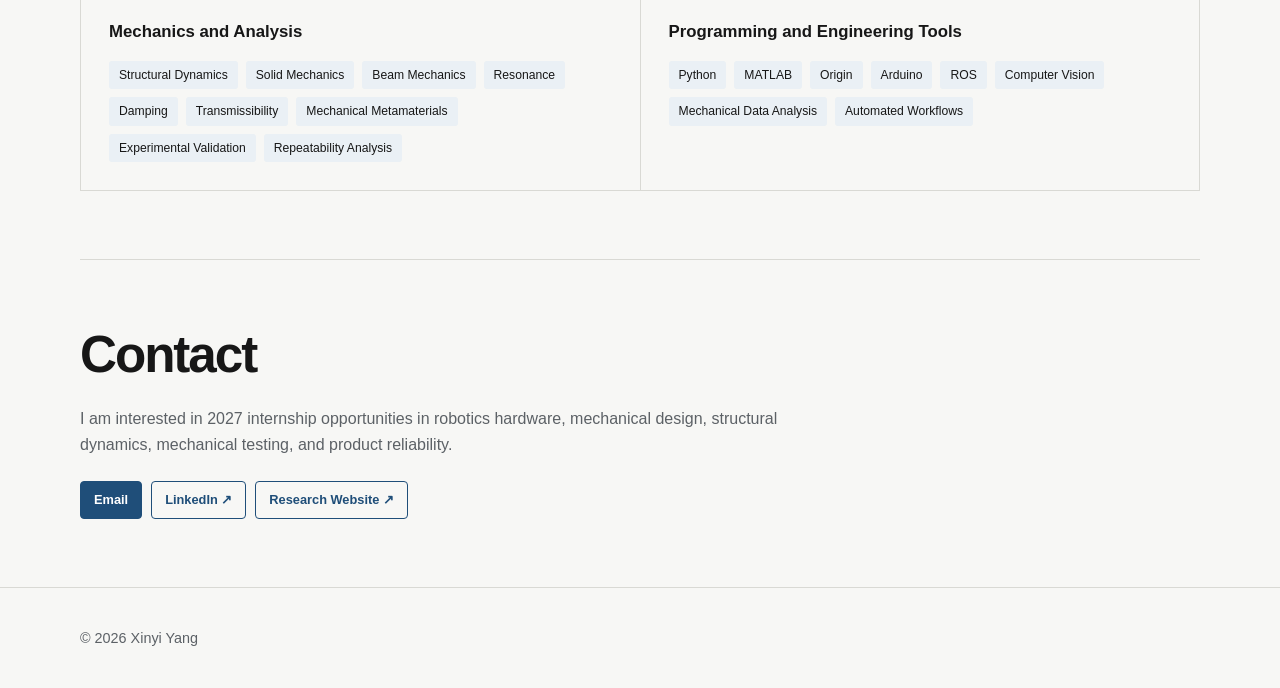
==== commit 71d57a72: "Update stylesheet version in index.html" ====
--- a/index.html
+++ b/index.html
@@ -16,7 +16,7 @@
         content="Engineering portfolio of Xinyi Yang, featuring robotics hardware, mechanical design, structural dynamics, mechanical testing, and advanced manufacturing."
     >
 
-    <link rel="stylesheet" href="style.css?v=3">
+    <link rel="stylesheet" href="style.css?v=4">
 </head>
 
 <body>
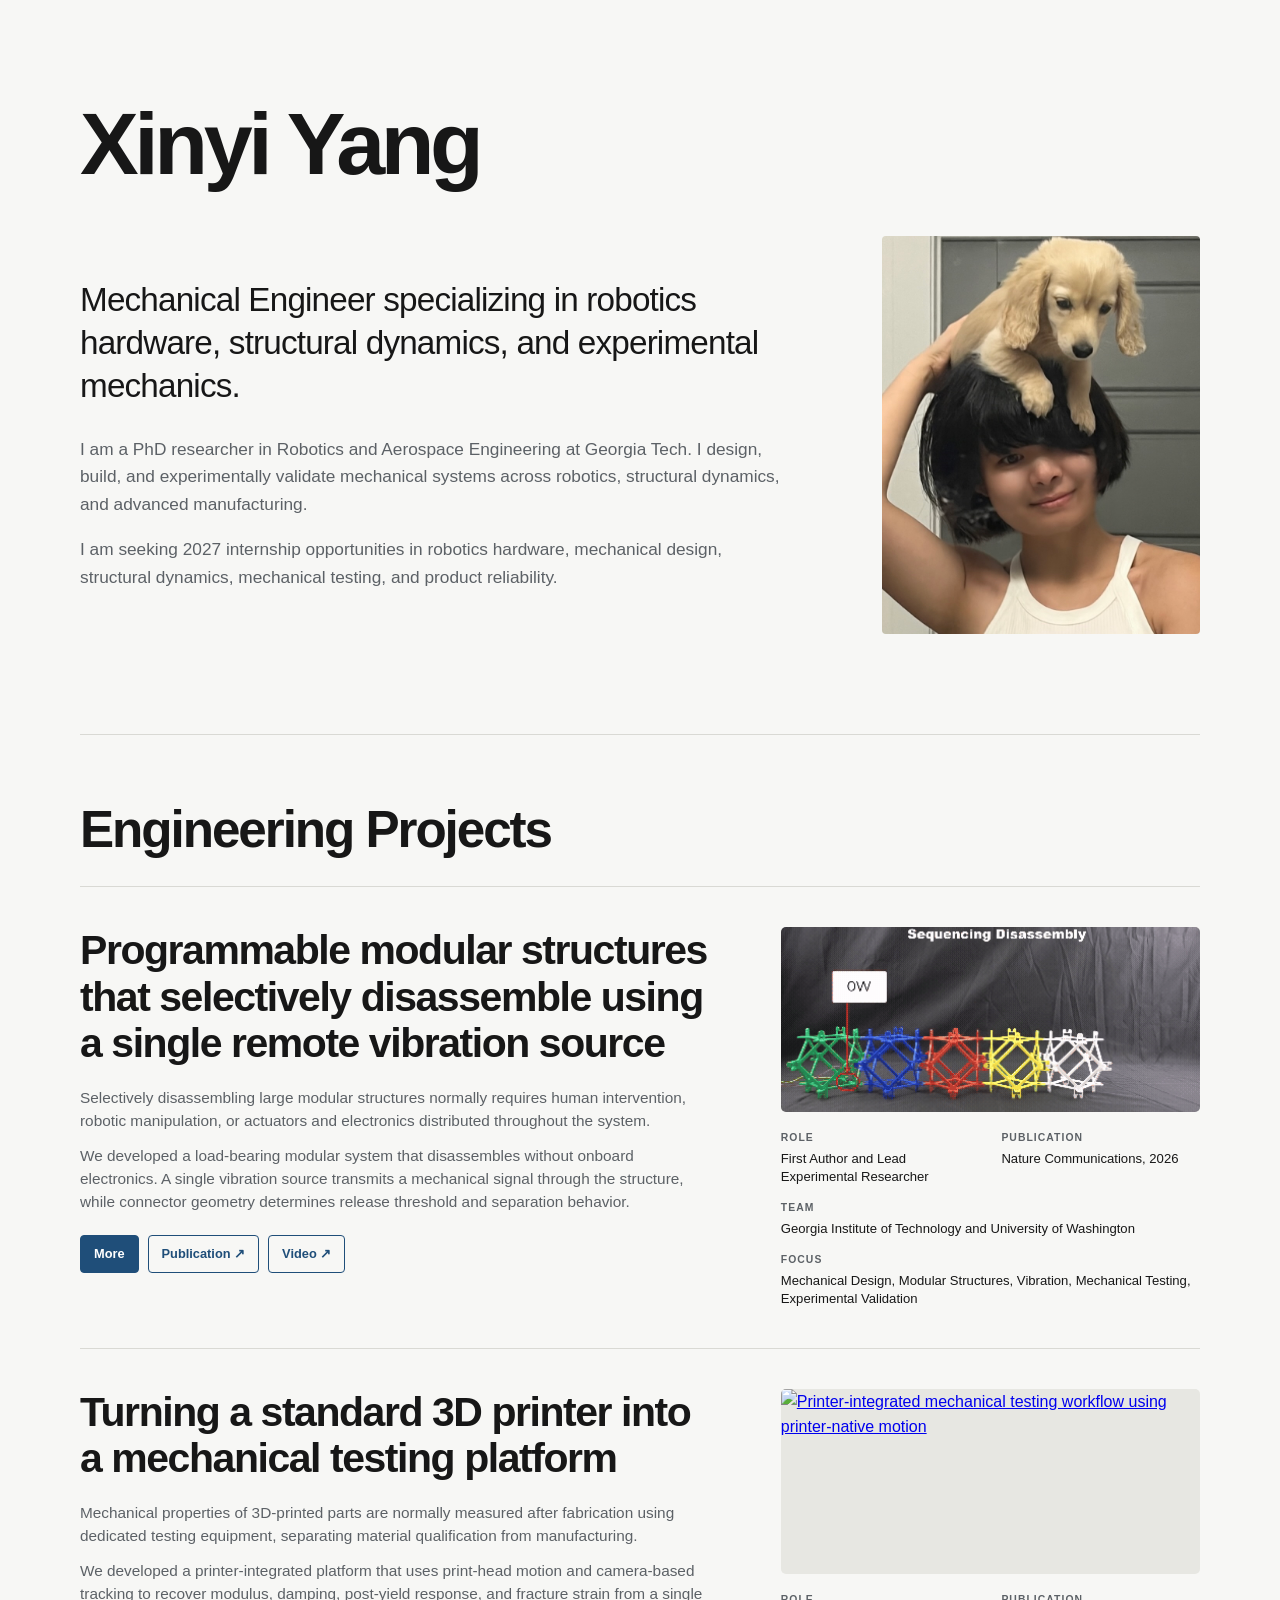
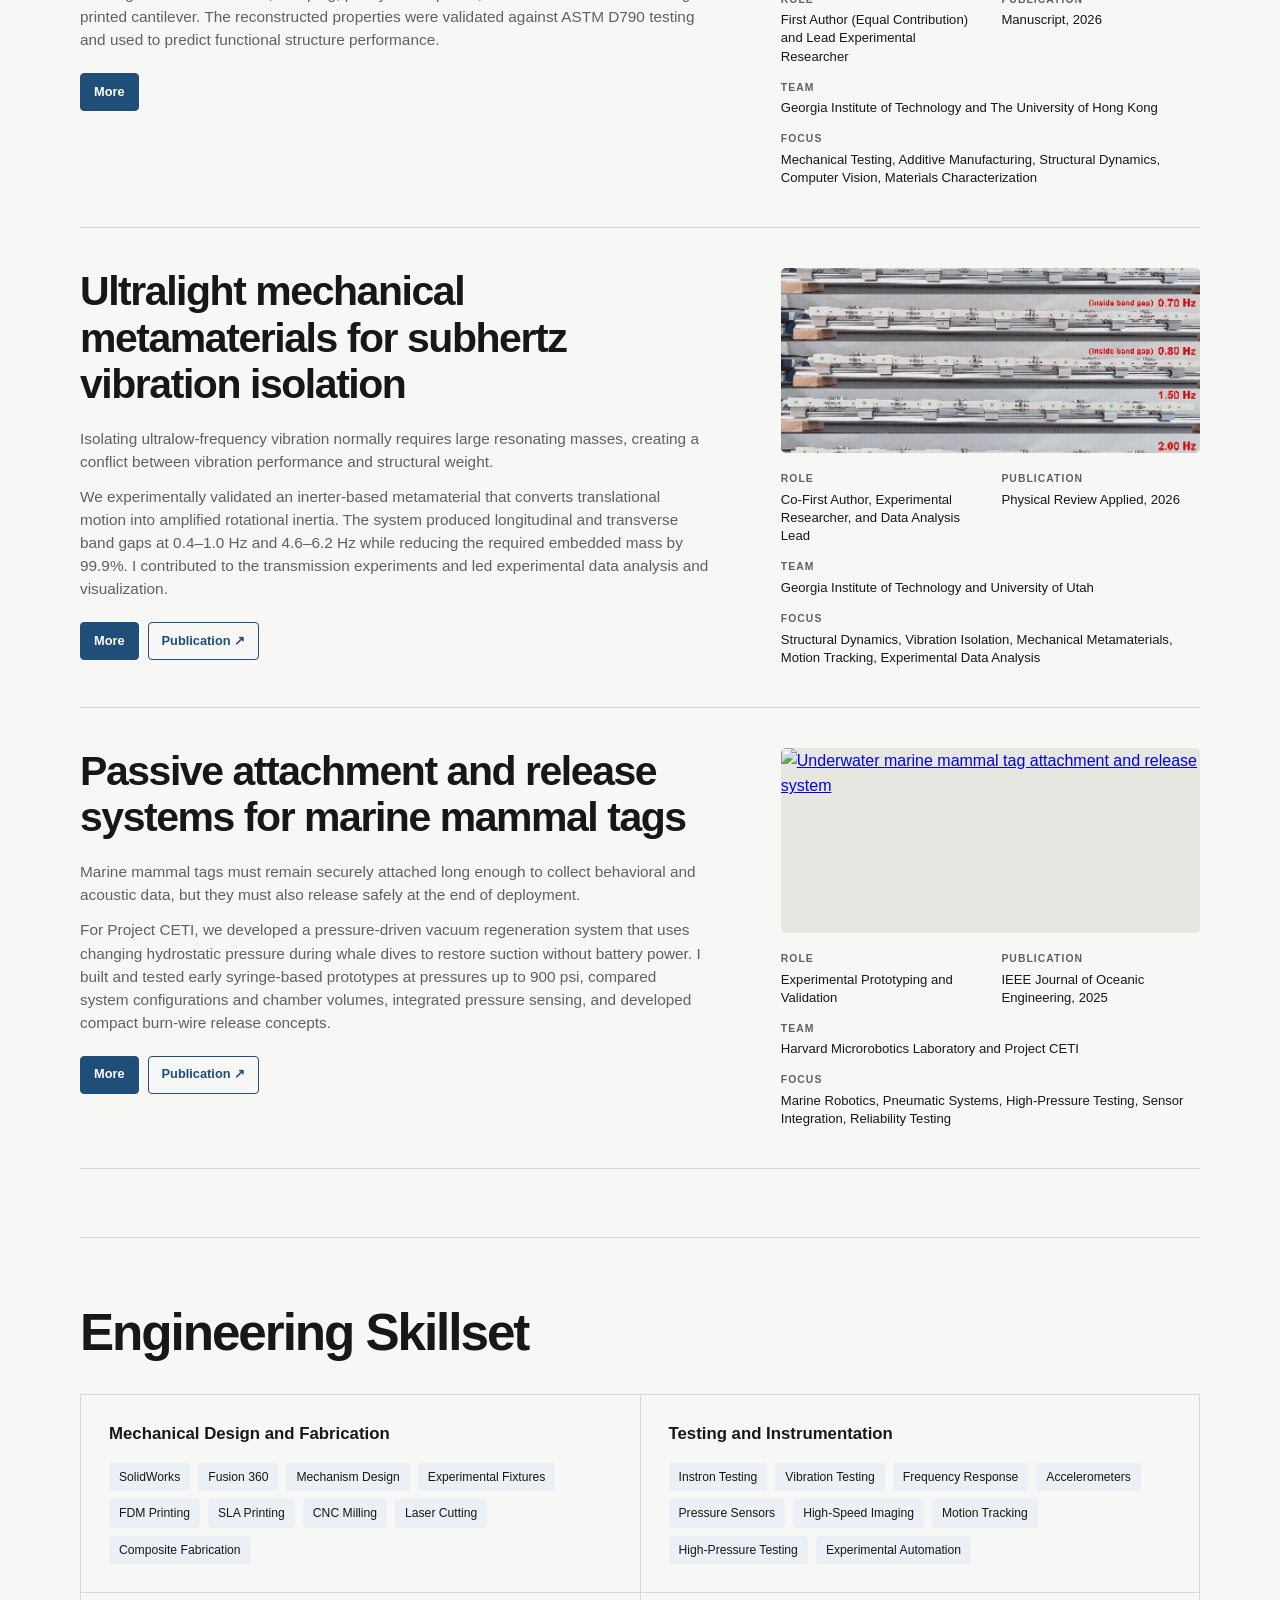
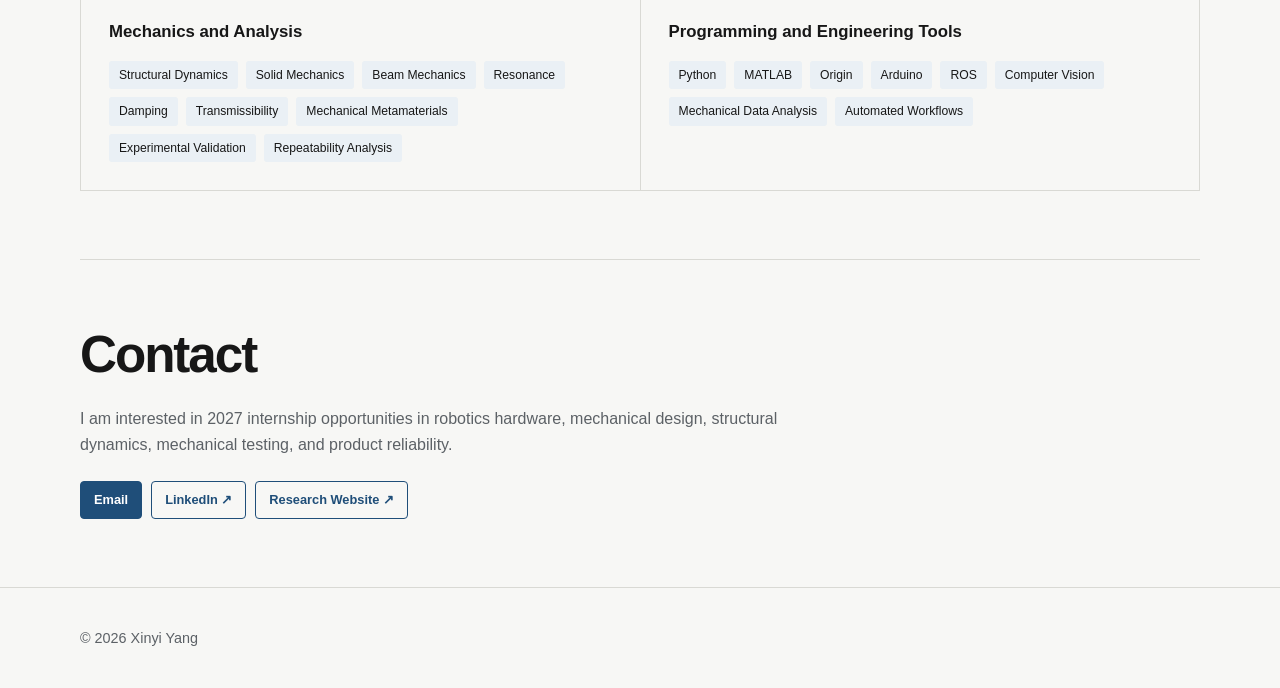
==== commit ebcbbbab: "Rename index-updated.html to index.html" ====
--- a/index.html
+++ b/index.html
@@ -1,219 +1,134 @@
 <!DOCTYPE html>
+
 <html lang="en">
-
 <head>
-    <meta charset="UTF-8">
-
-    <meta
-        name="viewport"
-        content="width=device-width, initial-scale=1.0"
-    >
-
-    <title>Xinyi Yang | Engineering Portfolio</title>
-
-    <meta
-        name="description"
-        content="Engineering portfolio of Xinyi Yang, featuring robotics hardware, mechanical design, structural dynamics, mechanical testing, and advanced manufacturing."
-    >
-
-    <link rel="stylesheet" href="style.css?v=4">
+<meta charset="utf-8"/>
+<meta content="width=device-width, initial-scale=1.0" name="viewport"/>
+<title>Xinyi Yang | Engineering Portfolio</title>
+<meta content="Engineering portfolio of Xinyi Yang, featuring robotics hardware, mechanical design, structural dynamics, mechanical testing, and advanced manufacturing." name="description"/>
+<link href="style.css?v=4" rel="stylesheet"/>
 </head>
-
 <body>
-
-    <main>
-
-        <!-- Introduction -->
-        <section class="hero container">
-
-            <h1>Xinyi Yang</h1>
-
-            <div class="hero-layout">
-
-                <!-- Introduction text -->
-                <div class="hero-copy">
-
-                    <h2>
+<main>
+<!-- Introduction -->
+<section class="hero container">
+<h1>Xinyi Yang</h1>
+<div class="hero-layout">
+<!-- Introduction text -->
+<div class="hero-copy">
+<h2>
                         Mechanical Engineer specializing in robotics hardware,
                         structural dynamics, and experimental mechanics.
                     </h2>
-
-                    <p class="hero-description">
+<p class="hero-description">
                         I am a PhD researcher in Robotics and Aerospace
                         Engineering at Georgia Tech. I design, build, and
                         experimentally validate mechanical systems across
                         robotics, structural dynamics, and advanced
                         manufacturing.
                     </p>
-
-                    <p class="hero-description">
+<p class="hero-description">
                         I am seeking 2027 internship opportunities in robotics
                         hardware, mechanical design, structural dynamics,
                         mechanical testing, and product reliability.
                     </p>
-
-                </div>
-
-                <!-- Profile photo -->
-                <div class="hero-photo">
-
-                    <img
-                        src="profile.jpeg"
-                        alt="Portrait of Xinyi Yang"
-                        class="profile-image"
-                    >
-
-                </div>
-
-            </div>
-
-        </section>
-
-
-        <!-- Engineering Projects -->
-        <section class="section container" id="projects">
-        
-            <h2 class="section-title">
+</div>
+<!-- Profile photo -->
+<div class="hero-photo">
+<img alt="Portrait of Xinyi Yang" class="profile-image" src="profile.jpeg"/>
+</div>
+</div>
+</section>
+<!-- Engineering Projects -->
+<section class="section container" id="projects">
+<h2 class="section-title">
                 Engineering Projects
             </h2>
-        
-            <div class="projects-list">
-        
-                <!-- Project 1 -->
-                <article class="project-card">
-        
-                    <!-- Left: Project introduction -->
-                    <div class="project-content">
-        
-                        <h3 class="project-title">
+<div class="projects-list">
+<!-- Project 1 -->
+<article class="project-card">
+<!-- Left: Project introduction -->
+<div class="project-content">
+<h3 class="project-title">
                             Programmable modular structures that selectively
                             disassemble using a single remote vibration source
                         </h3>
-        
-                        <div class="project-summary">
-        
-                            <p>
+<div class="project-summary">
+<p>
                                 Selectively disassembling large modular structures
                                 normally requires human intervention, robotic
                                 manipulation, or actuators and electronics distributed
                                 throughout the system.
                             </p>
-        
-                            <p>
+<p>
                                 We developed a load-bearing modular system that
                                 disassembles without onboard electronics. A single
                                 vibration source transmits a mechanical signal through
                                 the structure, while connector geometry determines
                                 release threshold and separation behavior.
                             </p>
-        
-                        </div>
-        
-                        <div class="project-links">
-        
-                            <a
-                                class="project-button primary-project-button"
-                                href="projects/modular-disassembly.html"
-                            >
+</div>
+<div class="project-links">
+<a class="project-button primary-project-button" href="projects/modular-disassembly.html">
                                 More
                             </a>
-        
-                            <a
-                                class="project-button secondary-project-button"
-                                href="https://www.nature.com/articles/s41467-026-72722-z"
-                                target="_blank"
-                                rel="noopener noreferrer"
-                            >
+<a class="project-button secondary-project-button" href="https://www.nature.com/articles/s41467-026-72722-z" rel="noopener noreferrer" target="_blank">
                                 Publication ↗
                             </a>
-        
-                            <a
-                                class="project-button secondary-project-button"
-                                href="YOUR_PROJECT_VIDEO_URL"
-                                target="_blank"
-                                rel="noopener noreferrer"
-                            >
+<a class="project-button secondary-project-button" href="YOUR_PROJECT_VIDEO_URL" rel="noopener noreferrer" target="_blank">
                                 Video ↗
                             </a>
-        
-                        </div>
-        
-                    </div>
-        
-        
-                    <!-- Right: Image and project details -->
-                    <div class="project-side">
-        
-                        <a
-                            class="project-media"
-                            href="projects/modular-disassembly.html"
-                            aria-label="Learn more about the modular disassembly project"
-                        >
-                            <img
-                                src="assets/disassembly.gif"
-                                alt="Modular structure selectively disassembling in response to vibration"
-                                class="project-image"
-                                loading="lazy"
-                            >
-                        </a>
-        
-                        <dl class="project-details">
-        
-                            <div class="project-detail">
-                                <dt>Role</dt>
-                                <dd>
+</div>
+</div>
+<!-- Right: Image and project details -->
+<div class="project-side">
+<a aria-label="Learn more about the modular disassembly project" class="project-media" href="projects/modular-disassembly.html">
+<img alt="Modular structure selectively disassembling in response to vibration" class="project-image" decoding="async" loading="lazy" src="assets/disassembly.gif"/>
+</a>
+<dl class="project-details">
+<div class="project-detail">
+<dt>Role</dt>
+<dd>
                                     First Author and Lead Experimental Researcher
                                 </dd>
-                            </div>
-        
-                            <div class="project-detail">
-                                <dt>Publication</dt>
-                                <dd>
+</div>
+<div class="project-detail">
+<dt>Publication</dt>
+<dd>
                                     Nature Communications, 2026
                                 </dd>
-                            </div>
-        
-                            <div class="project-detail project-detail-wide">
-                                <dt>Team</dt>
-                                <dd>
+</div>
+<div class="project-detail project-detail-wide">
+<dt>Team</dt>
+<dd>
                                     Georgia Institute of Technology and
                                     University of Washington
                                 </dd>
-                            </div>
-        
-                            <div class="project-detail project-detail-wide">
-                                <dt>Focus</dt>
-                                <dd>
+</div>
+<div class="project-detail project-detail-wide">
+<dt>Focus</dt>
+<dd>
                                     Mechanical Design, Modular Structures, Vibration,
                                     Mechanical Testing, Experimental Validation
                                 </dd>
-                            </div>
-        
-                        </dl>
-        
-                    </div>
-        
-                </article>
-                
-                <!-- Project 2 -->
-                <article class="project-card">
-                
-                    <!-- Left: Project introduction -->
-                    <div class="project-content">
-                
-                        <h3 class="project-title">
+</div>
+</dl>
+</div>
+</article>
+<!-- Project 2 -->
+<article class="project-card">
+<!-- Left: Project introduction -->
+<div class="project-content">
+<h3 class="project-title">
                             Turning a standard 3D printer into a mechanical testing platform
                         </h3>
-                
-                        <div class="project-summary">
-                
-                            <p>
+<div class="project-summary">
+<p>
                                 Mechanical properties of 3D-printed parts are normally
                                 measured after fabrication using dedicated testing equipment,
                                 separating material qualification from manufacturing.
                             </p>
-                
-                            <p>
+<p>
                                 We developed a printer-integrated platform that uses print-head
                                 motion and camera-based tracking to recover modulus, damping,
                                 post-yield response, and fracture strain from a single printed
@@ -221,94 +136,64 @@
                                 ASTM D790 testing and used to predict functional structure
                                 performance.
                             </p>
-                
-                        </div>
-                
-                        <div class="project-links">
-                
-                            <a
-                                class="project-button primary-project-button"
-                                href="projects/insitu-characterization.html"
-                            >
+</div>
+<div class="project-links">
+<a class="project-button primary-project-button" href="projects/insitu-characterization.html">
                                 More
                             </a>
-                
-                        </div>
-                
-                    </div>
-                
-                
-                    <!-- Right: Image placeholder and project details -->
-                    <div class="project-side">
-                
-                        <!-- Replace this placeholder with an image later -->
-                        <div
-                            class="project-media"
-                            aria-label="Image placeholder for printer-integrated mechanical testing"
-                        >
-                            <div class="project-image project-image-placeholder"></div>
-                        </div>
-                
-                        <dl class="project-details">
-                
-                            <div class="project-detail">
-                                <dt>Role</dt>
-                                <dd>
+</div>
+</div>
+<!-- Right: Image placeholder and project details -->
+<div class="project-side">
+<!-- Replace this placeholder with an image later -->
+<a aria-label="Learn more about the printer-integrated mechanical characterization project" class="project-media" href="projects/insitu-characterization.html"><img alt="Printer-integrated mechanical testing workflow using printer-native motion" class="project-image" decoding="async" loading="lazy" src="assets/Movie%20S1.gif"/></a>
+<dl class="project-details">
+<div class="project-detail">
+<dt>Role</dt>
+<dd>
                                     First Author (Equal Contribution) and Lead Experimental
                                     Researcher
                                 </dd>
-                            </div>
-                
-                            <div class="project-detail">
-                                <dt>Publication</dt>
-                                <dd>
+</div>
+<div class="project-detail">
+<dt>Publication</dt>
+<dd>
                                     Manuscript, 2026
                                 </dd>
-                            </div>
-                
-                            <div class="project-detail project-detail-wide">
-                                <dt>Team</dt>
-                                <dd>
+</div>
+<div class="project-detail project-detail-wide">
+<dt>Team</dt>
+<dd>
                                     Georgia Institute of Technology and
                                     The University of Hong Kong
                                 </dd>
-                            </div>
-                
-                            <div class="project-detail project-detail-wide">
-                                <dt>Focus</dt>
-                                <dd>
+</div>
+<div class="project-detail project-detail-wide">
+<dt>Focus</dt>
+<dd>
                                     Mechanical Testing, Additive Manufacturing,
                                     Structural Dynamics, Computer Vision,
                                     Materials Characterization
                                 </dd>
-                            </div>
-                
-                        </dl>
-
-                </div>
-
-            </article>
-
-            <!-- Project 3 -->
-            <article class="project-card">
-            
-                <!-- Left: Project introduction -->
-                <div class="project-content">
-            
-                    <h3 class="project-title">
+</div>
+</dl>
+</div>
+</article>
+<!-- Project 3 -->
+<article class="project-card">
+<!-- Left: Project introduction -->
+<div class="project-content">
+<h3 class="project-title">
                         Ultralight mechanical metamaterials for subhertz
                         vibration isolation
                     </h3>
-            
-                    <div class="project-summary">
-            
-                        <p>
+<div class="project-summary">
+<p>
                             Isolating ultralow-frequency vibration normally requires
                             large resonating masses, creating a conflict between
                             vibration performance and structural weight.
                         </p>
-            
-                        <p>
+<p>
                             We experimentally validated an inerter-based metamaterial
                             that converts translational motion into amplified rotational
                             inertia. The system produced longitudinal and transverse
@@ -317,102 +202,66 @@
                             transmission experiments and led experimental data analysis
                             and visualization.
                         </p>
-            
-                    </div>
-            
-                    <div class="project-links">
-            
-                        <a
-                            class="project-button primary-project-button"
-                            href="projects/inerter-metamaterials.html"
-                        >
+</div>
+<div class="project-links">
+<a class="project-button primary-project-button" href="projects/inerter-metamaterials.html">
                             More
                         </a>
-            
-                        <a
-                            class="project-button secondary-project-button"
-                            href="https://doi.org/10.1103/nwvf-n7lg"
-                            target="_blank"
-                            rel="noopener noreferrer"
-                        >
+<a class="project-button secondary-project-button" href="https://doi.org/10.1103/nwvf-n7lg" rel="noopener noreferrer" target="_blank">
                             Publication ↗
                         </a>
-            
-                    </div>
-            
-                </div>
-            
-            
-                <!-- Right: Image placeholder and project details -->
-                <div class="project-side">
-            
-                    <!-- Replace this placeholder with an image later -->
-                    <div
-                        class="project-media"
-                        aria-label="Image placeholder for inerter-based metamaterials"
-                    >
-                        <div class="project-image project-image-placeholder"></div>
-                    </div>
-            
-                    <dl class="project-details">
-            
-                        <div class="project-detail">
-                            <dt>Role</dt>
-                            <dd>
+</div>
+</div>
+<!-- Right: Image placeholder and project details -->
+<div class="project-side">
+<!-- Replace this placeholder with an image later -->
+<a aria-label="Learn more about the inerter-based metamaterials project" class="project-media" href="projects/inerter-metamaterials.html"><img alt="Inerter-based mechanical metamaterial responding across excitation frequencies" class="project-image" decoding="async" loading="lazy" src="assets/Supplementary%20movie%201.gif"/></a>
+<dl class="project-details">
+<div class="project-detail">
+<dt>Role</dt>
+<dd>
                                 Co-First Author, Experimental Researcher,
                                 and Data Analysis Lead
                             </dd>
-                        </div>
-            
-                        <div class="project-detail">
-                            <dt>Publication</dt>
-                            <dd>
+</div>
+<div class="project-detail">
+<dt>Publication</dt>
+<dd>
                                 Physical Review Applied, 2026
                             </dd>
-                        </div>
-            
-                        <div class="project-detail project-detail-wide">
-                            <dt>Team</dt>
-                            <dd>
+</div>
+<div class="project-detail project-detail-wide">
+<dt>Team</dt>
+<dd>
                                 Georgia Institute of Technology and
                                 University of Utah
                             </dd>
-                        </div>
-            
-                        <div class="project-detail project-detail-wide">
-                            <dt>Focus</dt>
-                            <dd>
+</div>
+<div class="project-detail project-detail-wide">
+<dt>Focus</dt>
+<dd>
                                 Structural Dynamics, Vibration Isolation,
                                 Mechanical Metamaterials, Motion Tracking,
                                 Experimental Data Analysis
                             </dd>
-                        </div>
-            
-                    </dl>
-            
-                </div>
-            
-            </article>
-
-                <!-- Project 4 -->
-            <article class="project-card">
-            
-                <!-- Left: Project introduction -->
-                <div class="project-content">
-            
-                    <h3 class="project-title">
+</div>
+</dl>
+</div>
+</article>
+<!-- Project 4 -->
+<article class="project-card">
+<!-- Left: Project introduction -->
+<div class="project-content">
+<h3 class="project-title">
                         Passive attachment and release systems for marine mammal tags
                     </h3>
-            
-                    <div class="project-summary">
-            
-                        <p>
+<div class="project-summary">
+<p>
                             Marine mammal tags must remain securely attached long enough
                             to collect behavioral and acoustic data, but they must also
                             release safely at the end of deployment.
                         </p>
-            
-                        <p>
+<p>
                             For Project CETI, we developed a pressure-driven vacuum
                             regeneration system that uses changing hydrostatic pressure
                             during whale dives to restore suction without battery power.
@@ -421,241 +270,154 @@
                             volumes, integrated pressure sensing, and developed compact
                             burn-wire release concepts.
                         </p>
-            
-                    </div>
-            
-                    <div class="project-links">
-            
-                        <a
-                            class="project-button primary-project-button"
-                            href="projects/marine-tag-systems.html"
-                        >
+</div>
+<div class="project-links">
+<a class="project-button primary-project-button" href="projects/marine-tag-systems.html">
                             More
                         </a>
-            
-                        <a
-                            class="project-button secondary-project-button"
-                            href="https://doi.org/10.1109/JOE.2025.3595607"
-                            target="_blank"
-                            rel="noopener noreferrer"
-                        >
+<a class="project-button secondary-project-button" href="https://doi.org/10.1109/JOE.2025.3595607" rel="noopener noreferrer" target="_blank">
                             Publication ↗
                         </a>
-            
-                    </div>
-            
-                </div>
-            
-            
-                <!-- Right: Image placeholder and project details -->
-                <div class="project-side">
-            
-                    <!-- Replace this placeholder with an image later -->
-                    <div
-                        class="project-media"
-                        aria-label="Image placeholder for marine tag attachment systems"
-                    >
-                        <div class="project-image project-image-placeholder"></div>
-                    </div>
-            
-                    <dl class="project-details">
-            
-                        <div class="project-detail">
-                            <dt>Role</dt>
-                            <dd>
+</div>
+</div>
+<!-- Right: Image placeholder and project details -->
+<div class="project-side">
+<!-- Replace this placeholder with an image later -->
+<a aria-label="Learn more about the marine tag attachment and release project" class="project-media" href="projects/marine-tag-systems.html"><img alt="Underwater marine mammal tag attachment and release system" class="project-image" decoding="async" loading="lazy" src="assets/underwater_tag.gif"/></a>
+<dl class="project-details">
+<div class="project-detail">
+<dt>Role</dt>
+<dd>
                                 Experimental Prototyping and Validation
                             </dd>
-                        </div>
-            
-                        <div class="project-detail">
-                            <dt>Publication</dt>
-                            <dd>
+</div>
+<div class="project-detail">
+<dt>Publication</dt>
+<dd>
                                 IEEE Journal of Oceanic Engineering, 2025
                             </dd>
-                        </div>
-            
-                        <div class="project-detail project-detail-wide">
-                            <dt>Team</dt>
-                            <dd>
+</div>
+<div class="project-detail project-detail-wide">
+<dt>Team</dt>
+<dd>
                                 Harvard Microrobotics Laboratory and Project CETI
                             </dd>
-                        </div>
-            
-                        <div class="project-detail project-detail-wide">
-                            <dt>Focus</dt>
-                            <dd>
+</div>
+<div class="project-detail project-detail-wide">
+<dt>Focus</dt>
+<dd>
                                 Marine Robotics, Pneumatic Systems, High-Pressure Testing,
                                 Sensor Integration, Reliability Testing
                             </dd>
-                        </div>
-            
-                    </dl>
-            
-                </div>
-            
-            </article>
-
-
-        
-            </div>
-        
-        </section>
-
-        <!-- Engineering Skillset -->
-        <section class="section container" id="skills">
-        
-            <h2 class="section-title">
+</div>
+</dl>
+</div>
+</article>
+</div>
+</section>
+<!-- Engineering Skillset -->
+<section class="section container" id="skills">
+<h2 class="section-title">
                 Engineering Skillset
             </h2>
-        
-            <div class="skillset-grid">
-        
-                <!-- Design and fabrication -->
-                <article class="skillset-card">
-        
-                    <h3>
+<div class="skillset-grid">
+<!-- Design and fabrication -->
+<article class="skillset-card">
+<h3>
                         Mechanical Design and Fabrication
                     </h3>
-        
-                    <div class="skillset-tags">
-                        <span>SolidWorks</span>
-                        <span>Fusion 360</span>
-                        <span>Mechanism Design</span>
-                        <span>Experimental Fixtures</span>
-                        <span>FDM Printing</span>
-                        <span>SLA Printing</span>
-                        <span>CNC Milling</span>
-                        <span>Laser Cutting</span>
-                        <span>Composite Fabrication</span>
-                    </div>
-        
-                </article>
-        
-        
-                <!-- Testing and instrumentation -->
-                <article class="skillset-card">
-        
-                    <h3>
+<div class="skillset-tags">
+<span>SolidWorks</span>
+<span>Fusion 360</span>
+<span>Mechanism Design</span>
+<span>Experimental Fixtures</span>
+<span>FDM Printing</span>
+<span>SLA Printing</span>
+<span>CNC Milling</span>
+<span>Laser Cutting</span>
+<span>Composite Fabrication</span>
+</div>
+</article>
+<!-- Testing and instrumentation -->
+<article class="skillset-card">
+<h3>
                         Testing and Instrumentation
                     </h3>
-        
-                    <div class="skillset-tags">
-                        <span>Instron Testing</span>
-                        <span>Vibration Testing</span>
-                        <span>Frequency Response</span>
-                        <span>Accelerometers</span>
-                        <span>Pressure Sensors</span>
-                        <span>High-Speed Imaging</span>
-                        <span>Motion Tracking</span>
-                        <span>High-Pressure Testing</span>
-                        <span>Experimental Automation</span>
-                    </div>
-        
-                </article>
-        
-        
-                <!-- Mechanics and analysis -->
-                <article class="skillset-card">
-        
-                    <h3>
+<div class="skillset-tags">
+<span>Instron Testing</span>
+<span>Vibration Testing</span>
+<span>Frequency Response</span>
+<span>Accelerometers</span>
+<span>Pressure Sensors</span>
+<span>High-Speed Imaging</span>
+<span>Motion Tracking</span>
+<span>High-Pressure Testing</span>
+<span>Experimental Automation</span>
+</div>
+</article>
+<!-- Mechanics and analysis -->
+<article class="skillset-card">
+<h3>
                         Mechanics and Analysis
                     </h3>
-        
-                    <div class="skillset-tags">
-                        <span>Structural Dynamics</span>
-                        <span>Solid Mechanics</span>
-                        <span>Beam Mechanics</span>
-                        <span>Resonance</span>
-                        <span>Damping</span>
-                        <span>Transmissibility</span>
-                        <span>Mechanical Metamaterials</span>
-                        <span>Experimental Validation</span>
-                        <span>Repeatability Analysis</span>
-                    </div>
-        
-                </article>
-        
-        
-                <!-- Programming and tools -->
-                <article class="skillset-card">
-        
-                    <h3>
+<div class="skillset-tags">
+<span>Structural Dynamics</span>
+<span>Solid Mechanics</span>
+<span>Beam Mechanics</span>
+<span>Resonance</span>
+<span>Damping</span>
+<span>Transmissibility</span>
+<span>Mechanical Metamaterials</span>
+<span>Experimental Validation</span>
+<span>Repeatability Analysis</span>
+</div>
+</article>
+<!-- Programming and tools -->
+<article class="skillset-card">
+<h3>
                         Programming and Engineering Tools
                     </h3>
-        
-                    <div class="skillset-tags">
-                        <span>Python</span>
-                        <span>MATLAB</span>
-                        <span>Origin</span>
-                        <span>Arduino</span>
-                        <span>ROS</span>
-                        <span>Computer Vision</span>
-                        <span>Mechanical Data Analysis</span>
-                        <span>Automated Workflows</span>
-                    </div>
-        
-                </article>
-        
-            </div>
-        
-        </section>
-
-        <!-- Contact -->
-        <section class="section container" id="contact">
-        
-            <h2 class="section-title">
+<div class="skillset-tags">
+<span>Python</span>
+<span>MATLAB</span>
+<span>Origin</span>
+<span>Arduino</span>
+<span>ROS</span>
+<span>Computer Vision</span>
+<span>Mechanical Data Analysis</span>
+<span>Automated Workflows</span>
+</div>
+</article>
+</div>
+</section>
+<!-- Contact -->
+<section class="section container" id="contact">
+<h2 class="section-title">
                 Contact
             </h2>
-        
-            <p class="contact-text">
+<p class="contact-text">
                 I am interested in 2027 internship opportunities in robotics
                 hardware, mechanical design, structural dynamics, mechanical
                 testing, and product reliability.
             </p>
-        
-            <div class="contact-links">
-        
-                <a
-                    class="project-button primary-project-button"
-                    href="mailto:xyang626@gatech.edu"
-                >
+<div class="contact-links">
+<a class="project-button primary-project-button" href="mailto:xyang626@gatech.edu">
                     Email
                 </a>
-        
-                <a
-                    class="project-button secondary-project-button"
-                    href="https://www.linkedin.com/in/yang-xinyi-intro"
-                    target="_blank"
-                    rel="noopener noreferrer"
-                >
+<a class="project-button secondary-project-button" href="https://www.linkedin.com/in/yang-xinyi-intro" rel="noopener noreferrer" target="_blank">
                     LinkedIn ↗
                 </a>
-        
-                <a
-                    class="project-button secondary-project-button"
-                    href="https://xinyiyang0.github.io/"
-                    target="_blank"
-                    rel="noopener noreferrer"
-                >
+<a class="project-button secondary-project-button" href="https://xinyiyang0.github.io/" rel="noopener noreferrer" target="_blank">
                     Research Website ↗
                 </a>
-        
-            </div>
-        
-        </section>
-
-    </main>
-
-
-    <!-- Footer -->
-    <footer class="site-footer">
-
-        <div class="container footer-content">
-            <p>© 2026 Xinyi Yang</p>
-        </div>
-
-    </footer>
-
+</div>
+</section>
+</main>
+<!-- Footer -->
+<footer class="site-footer">
+<div class="container footer-content">
+<p>© 2026 Xinyi Yang</p>
+</div>
+</footer>
 </body>
-
 </html>
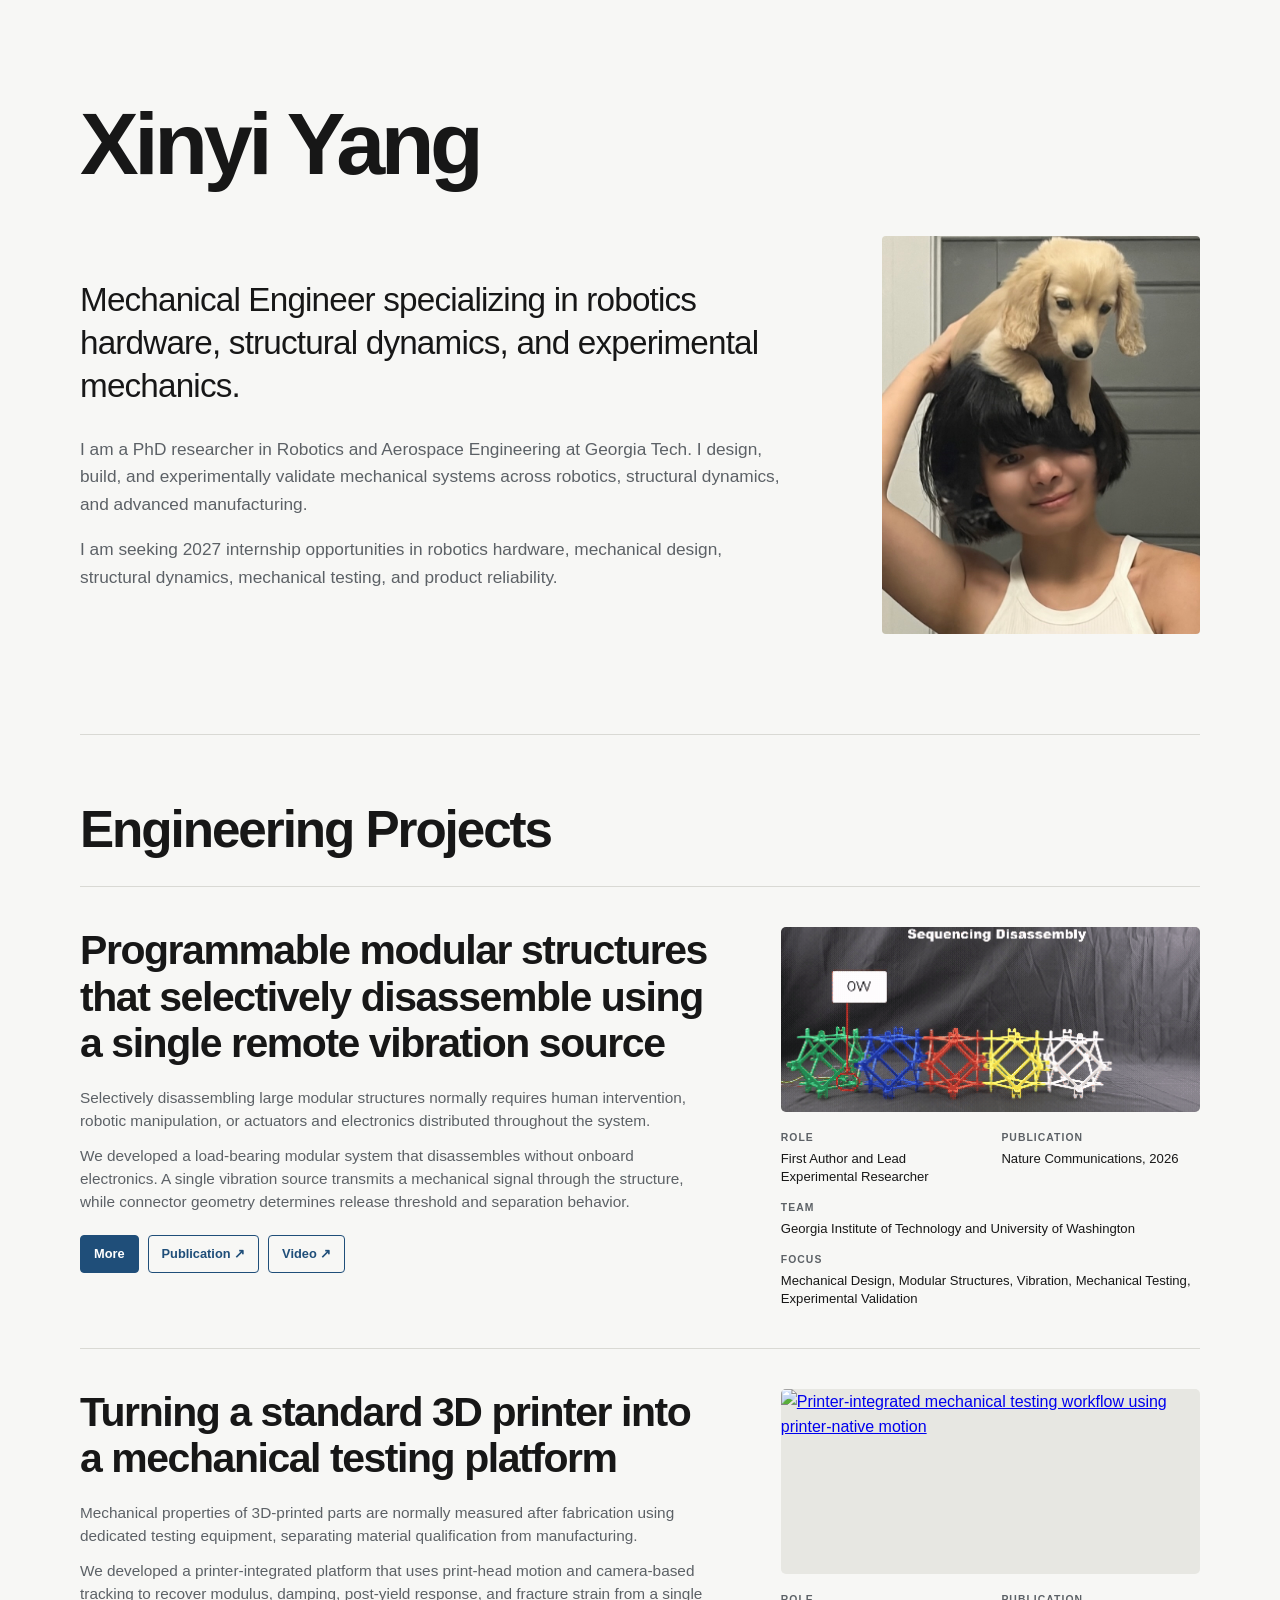
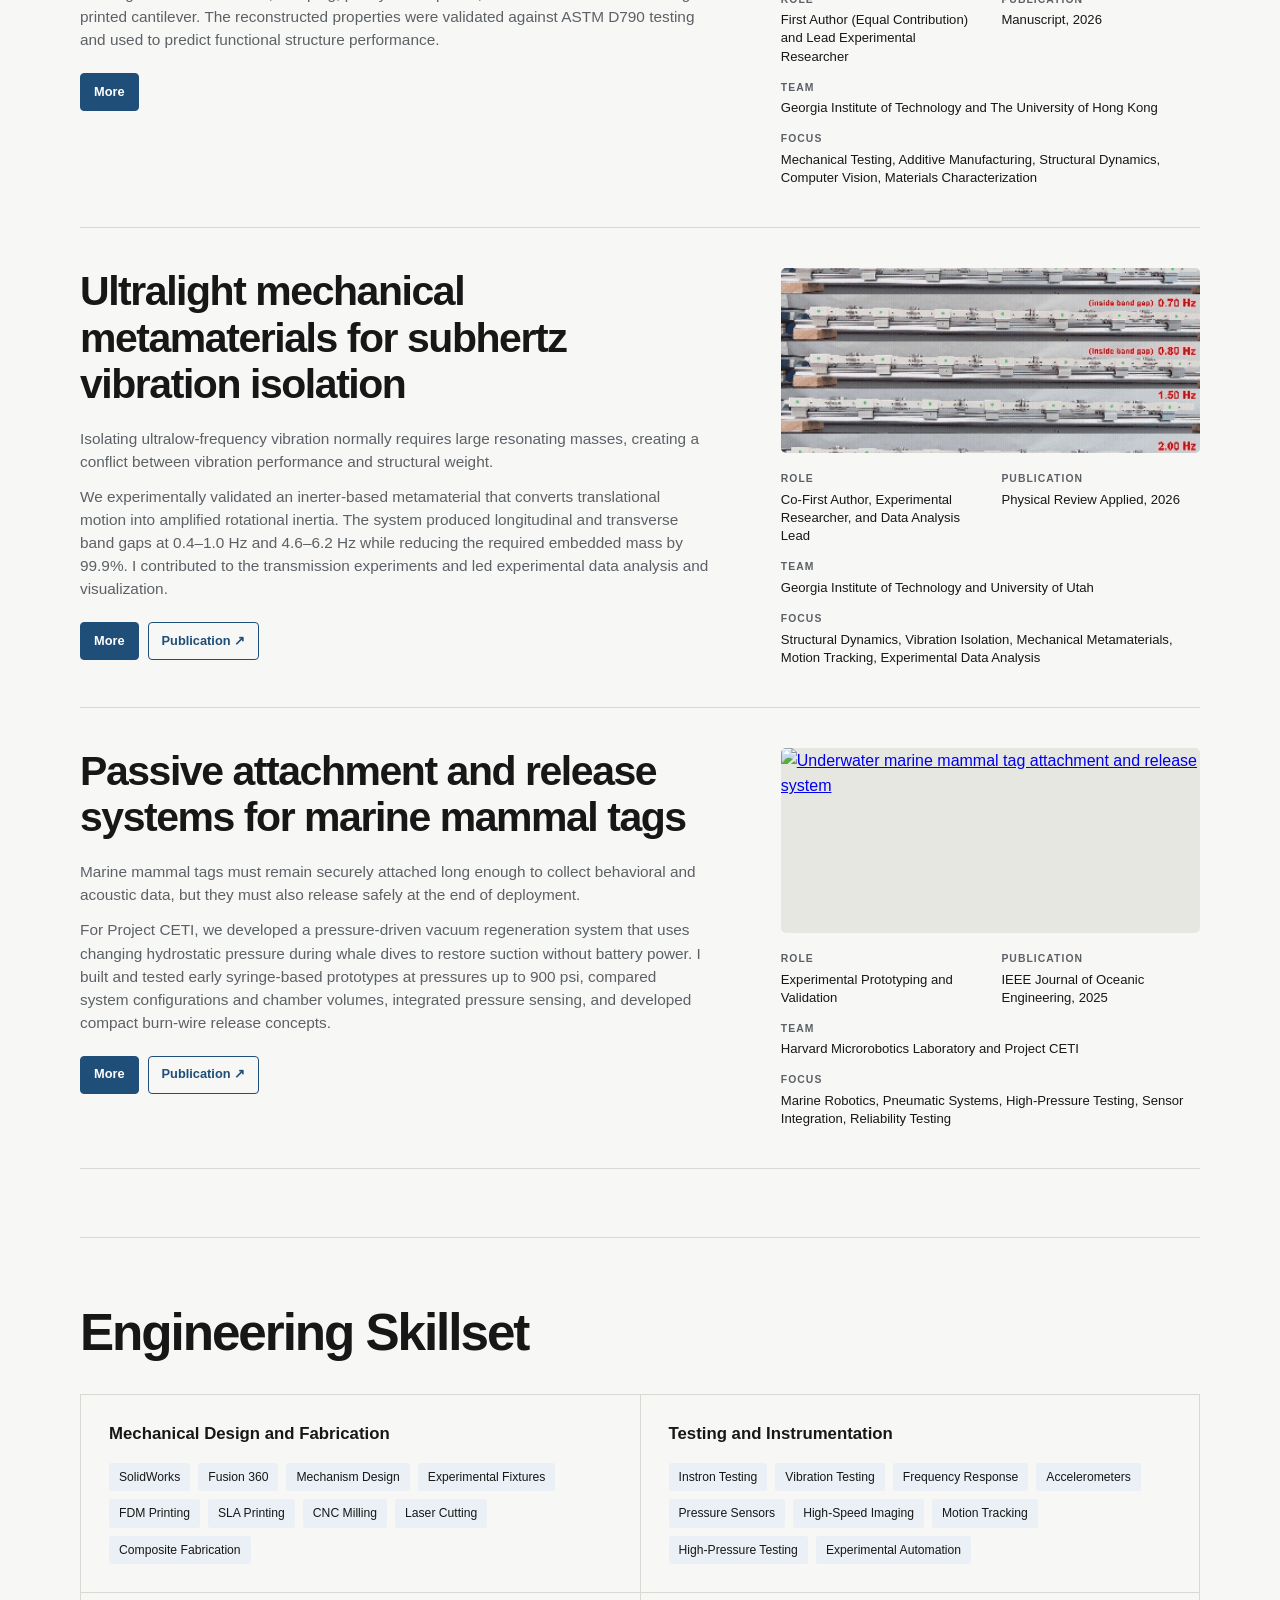
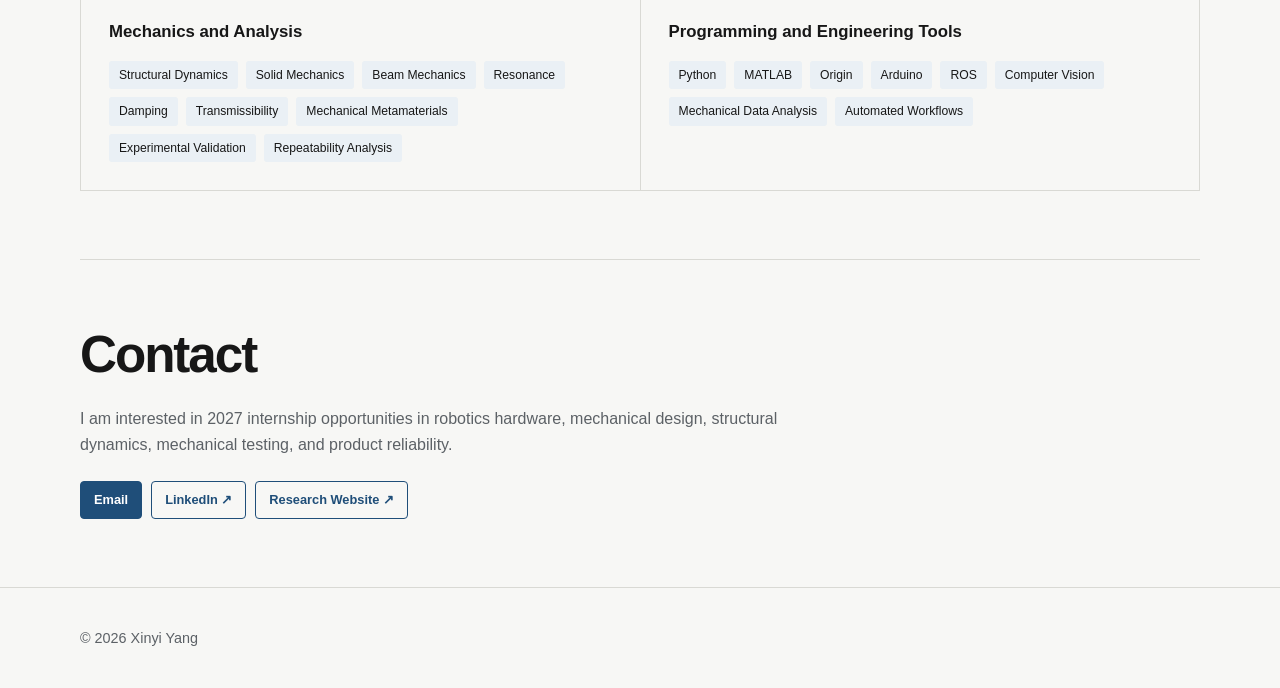
==== commit 89dc9e67: "Update index.html" ====
--- a/index.html
+++ b/index.html
@@ -75,7 +75,7 @@
 <a class="project-button secondary-project-button" href="https://www.nature.com/articles/s41467-026-72722-z" rel="noopener noreferrer" target="_blank">
                                 Publication ↗
                             </a>
-<a class="project-button secondary-project-button" href="YOUR_PROJECT_VIDEO_URL" rel="noopener noreferrer" target="_blank">
+<a class="project-button secondary-project-button" href="https://youtu.be/TirEQgT2I1w?si=YqNmAAOgo8aPhbRu" rel="noopener noreferrer" target="_blank">
                                 Video ↗
                             </a>
 </div>
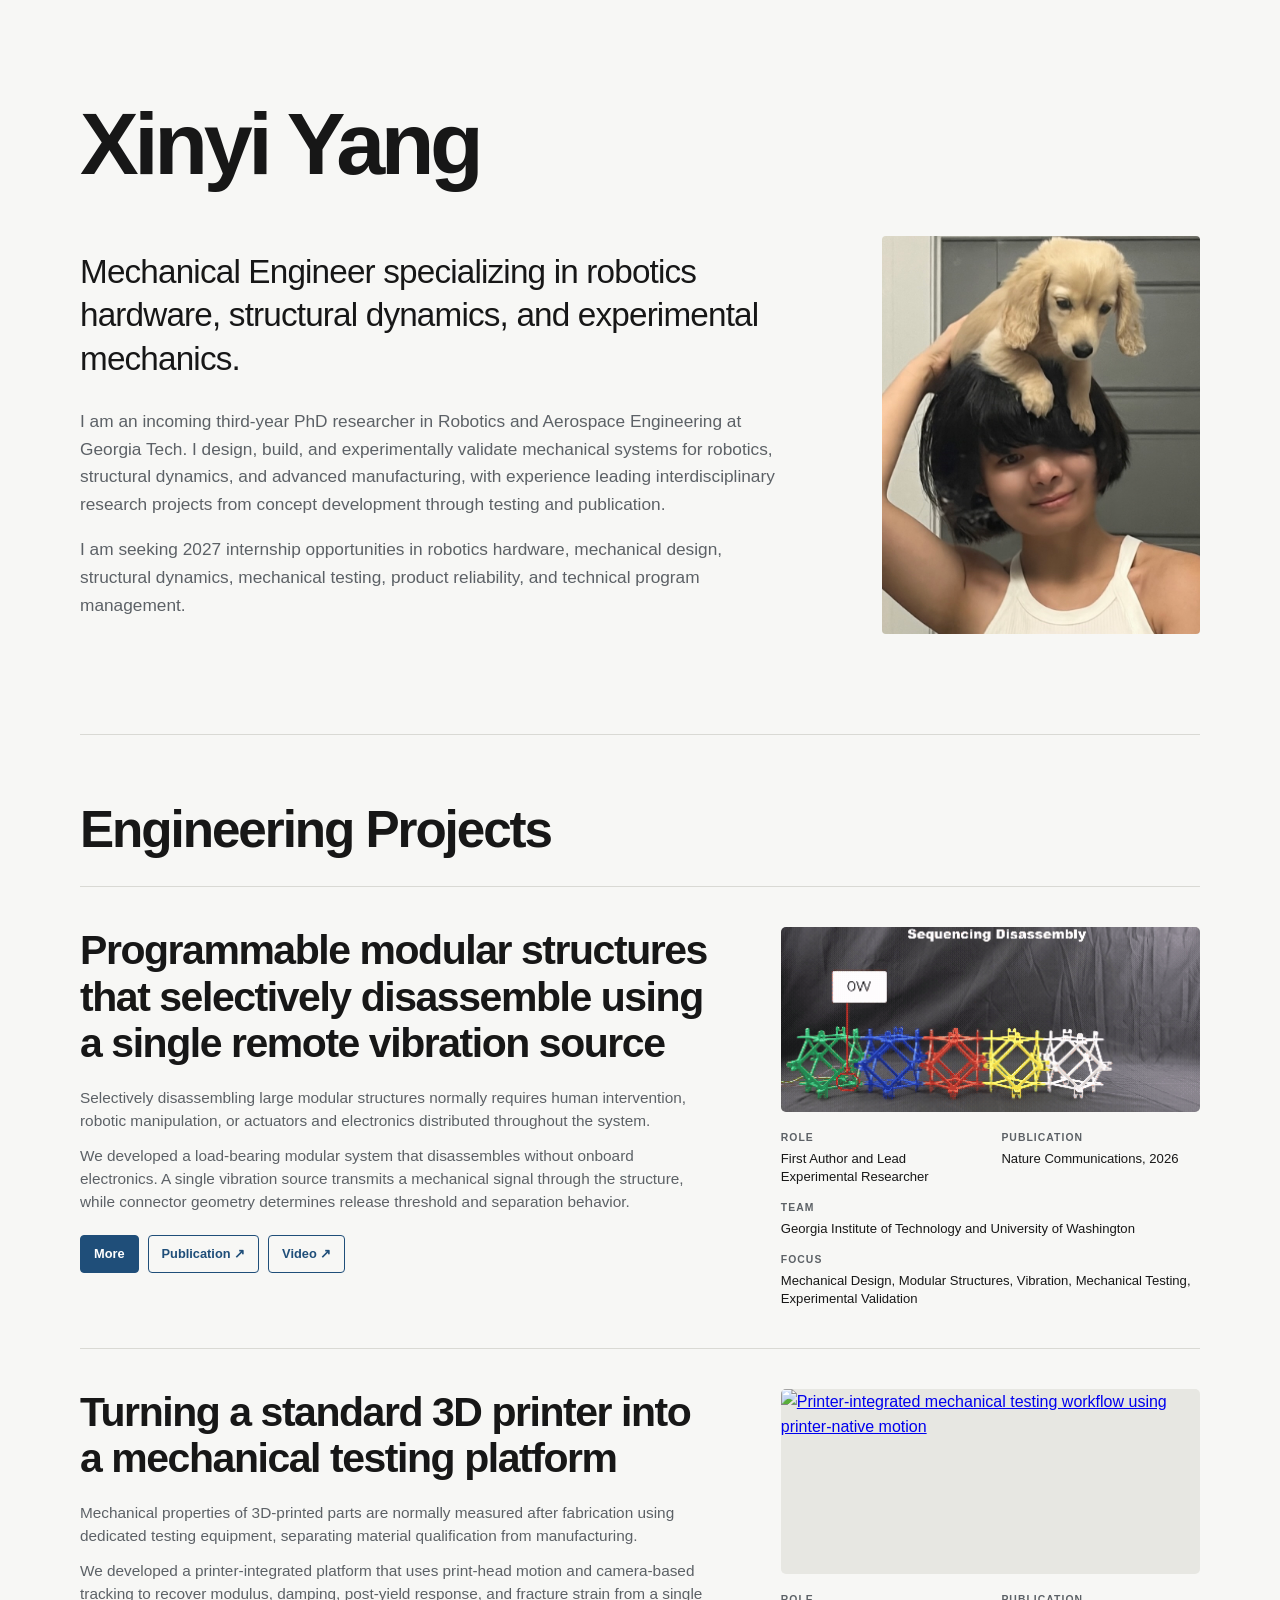
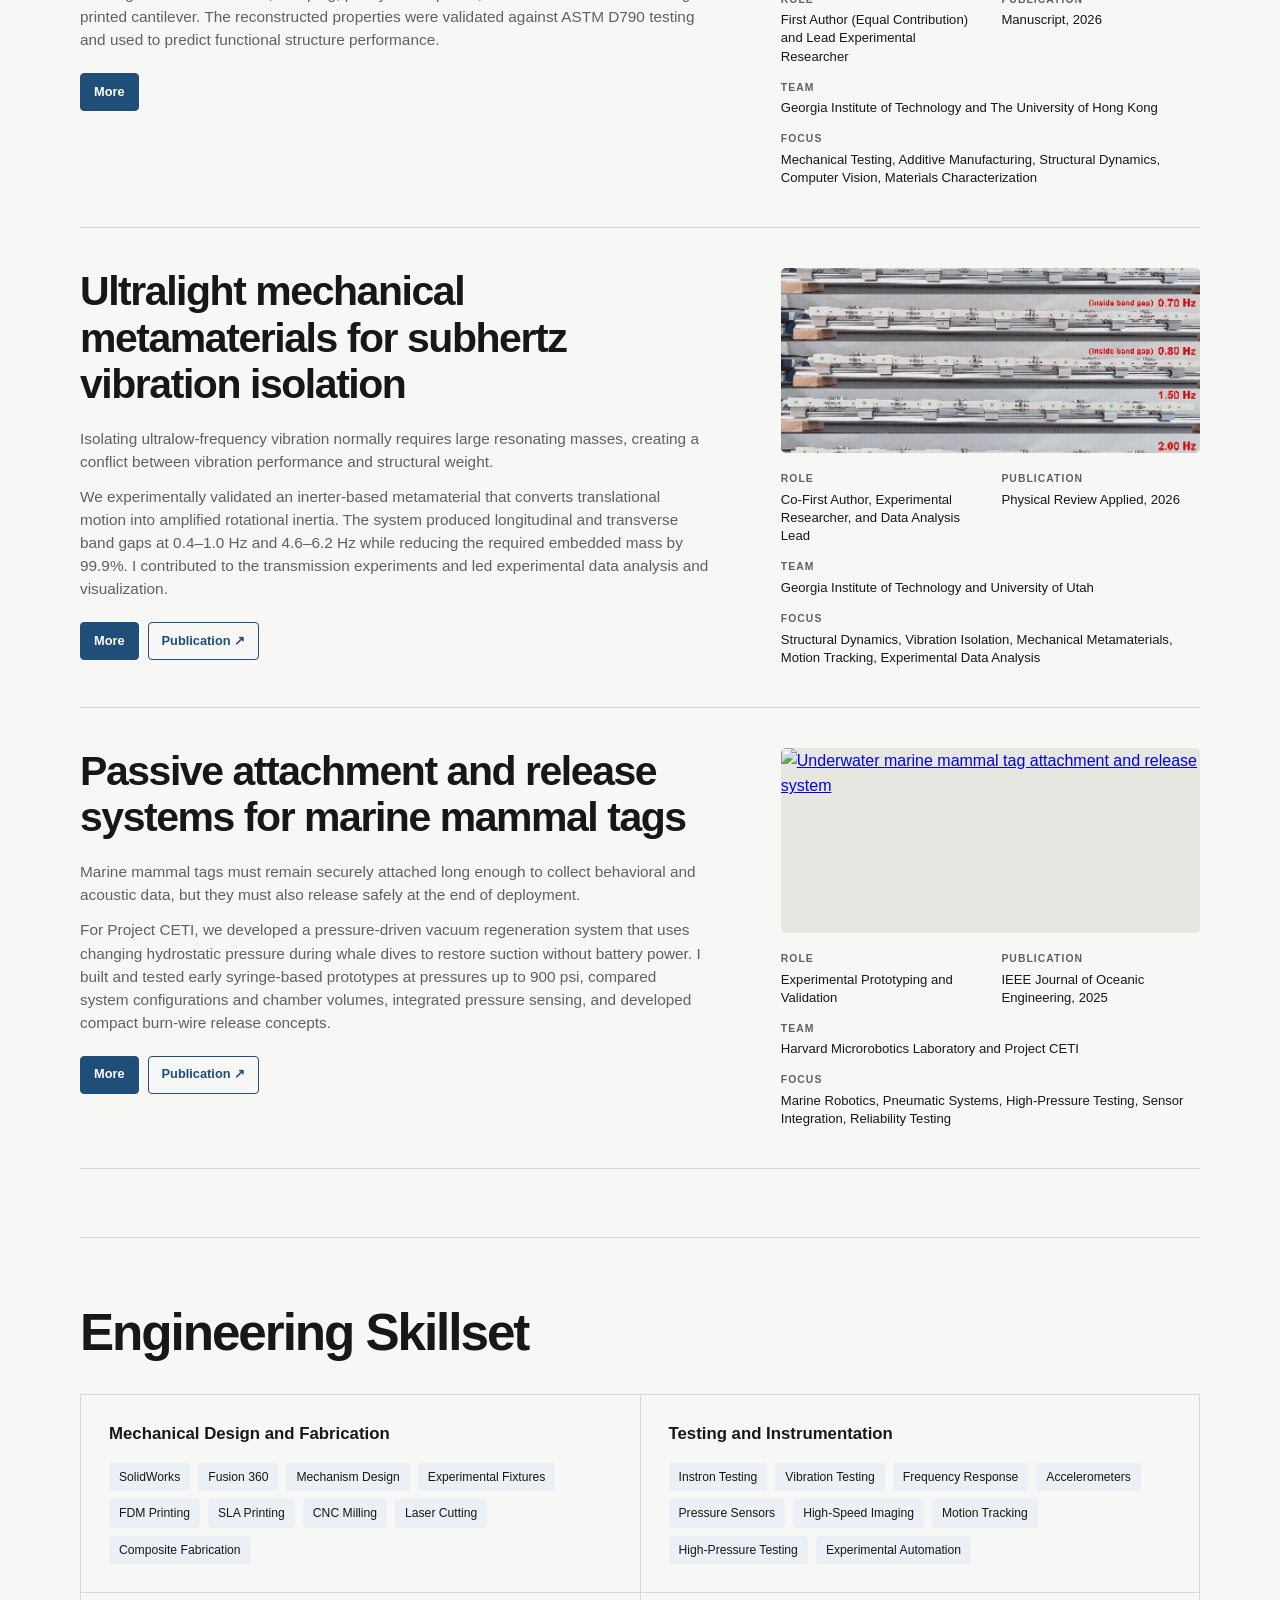
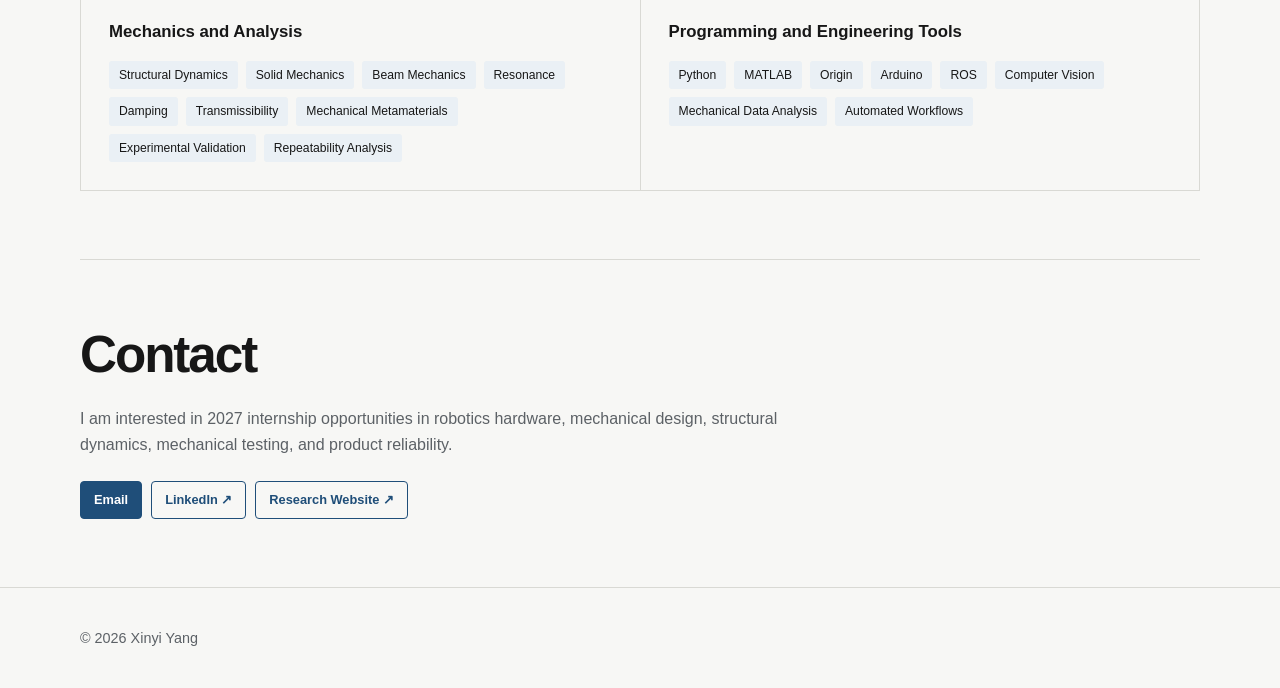
==== commit bfa040bb: "Revise introduction and internship details in index.html Updated introduction text and internship op" ====
--- a/index.html
+++ b/index.html
@@ -17,21 +17,24 @@
 <!-- Introduction text -->
 <div class="hero-copy">
 <h2>
-                        Mechanical Engineer specializing in robotics hardware,
-                        structural dynamics, and experimental mechanics.
-                    </h2>
+    Mechanical Engineer specializing in robotics hardware,
+    structural dynamics, and experimental mechanics.
+</h2>
+
 <p class="hero-description">
-                        I am a PhD researcher in Robotics and Aerospace
-                        Engineering at Georgia Tech. I design, build, and
-                        experimentally validate mechanical systems across
-                        robotics, structural dynamics, and advanced
-                        manufacturing.
-                    </p>
+    I am an incoming third-year PhD researcher in Robotics and Aerospace
+    Engineering at Georgia Tech. I design, build, and experimentally validate
+    mechanical systems for robotics, structural dynamics, and advanced
+    manufacturing, with experience leading interdisciplinary research projects
+    from concept development through testing and publication.
+</p>
+
 <p class="hero-description">
-                        I am seeking 2027 internship opportunities in robotics
-                        hardware, mechanical design, structural dynamics,
-                        mechanical testing, and product reliability.
-                    </p>
+    I am seeking 2027 internship opportunities in robotics hardware,
+    mechanical design, structural dynamics, mechanical testing,
+    product reliability, and technical program management.
+</p>
+
 </div>
 <!-- Profile photo -->
 <div class="hero-photo">
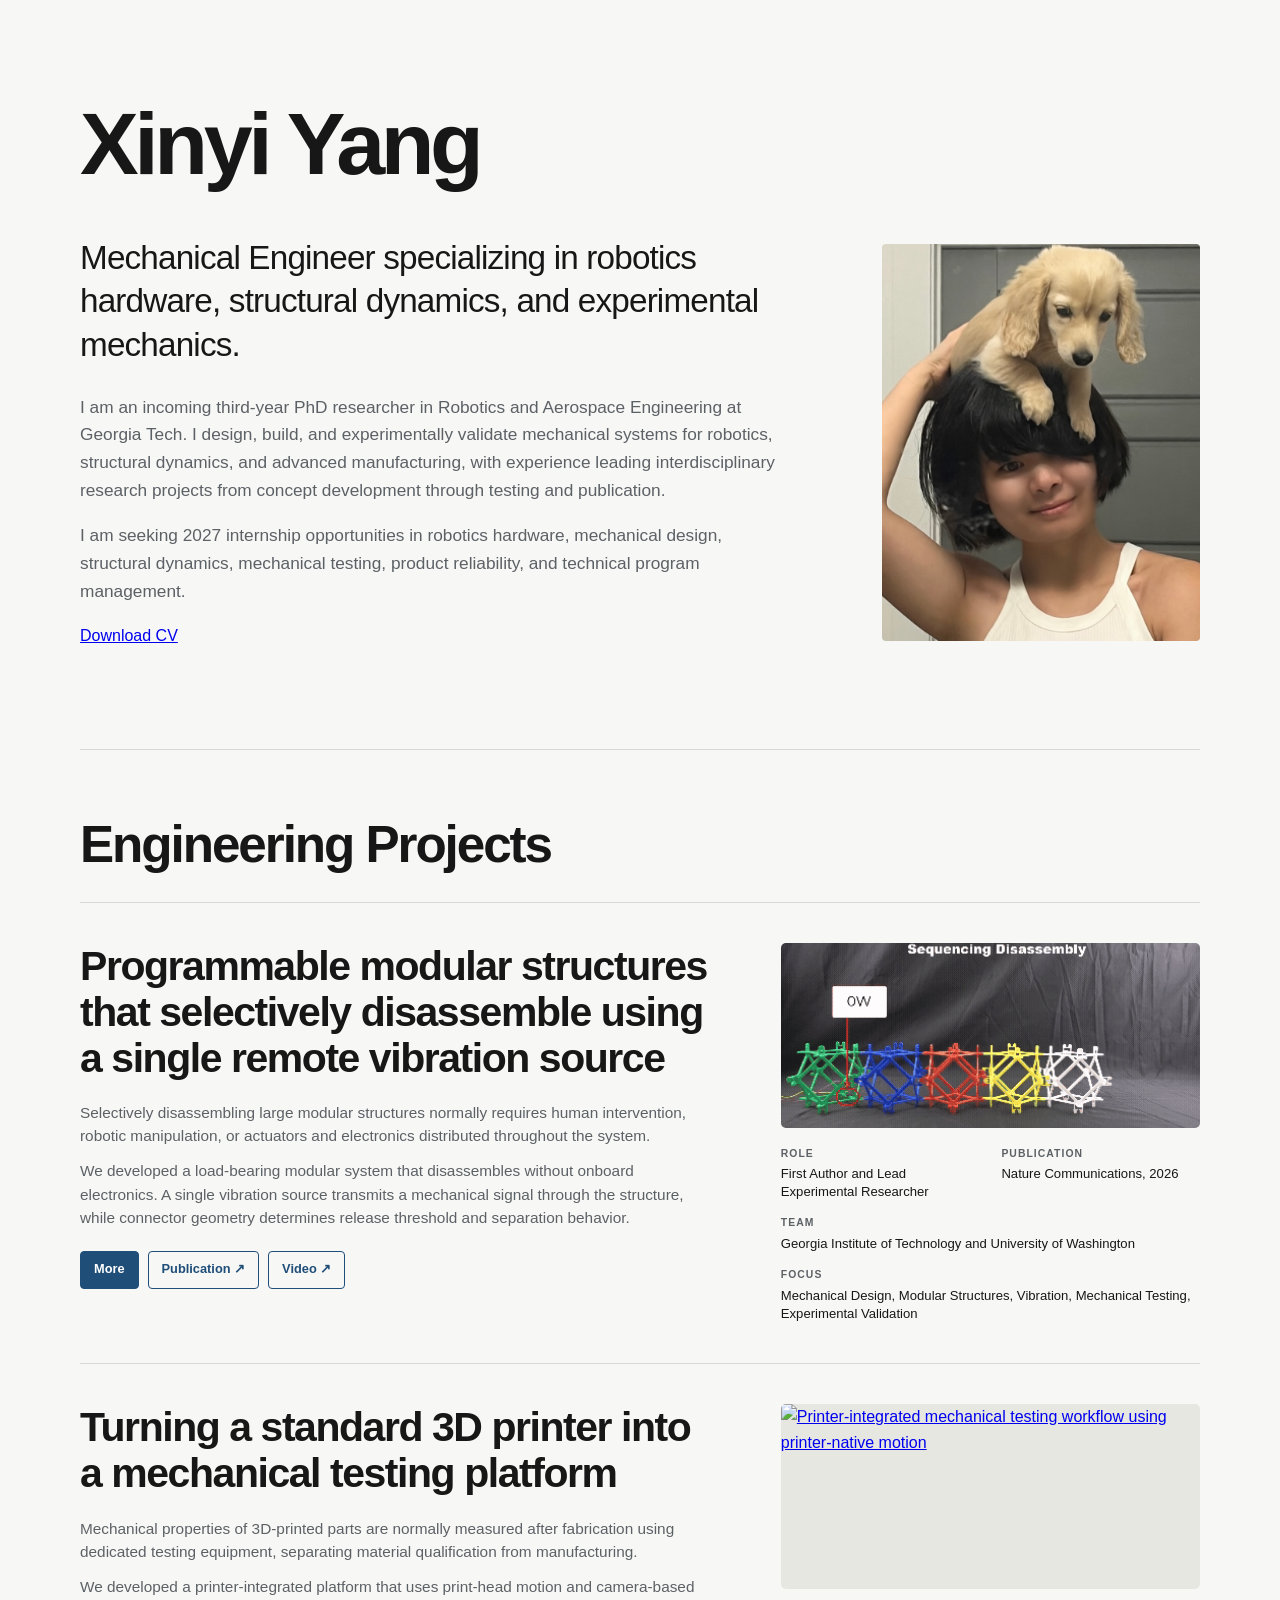
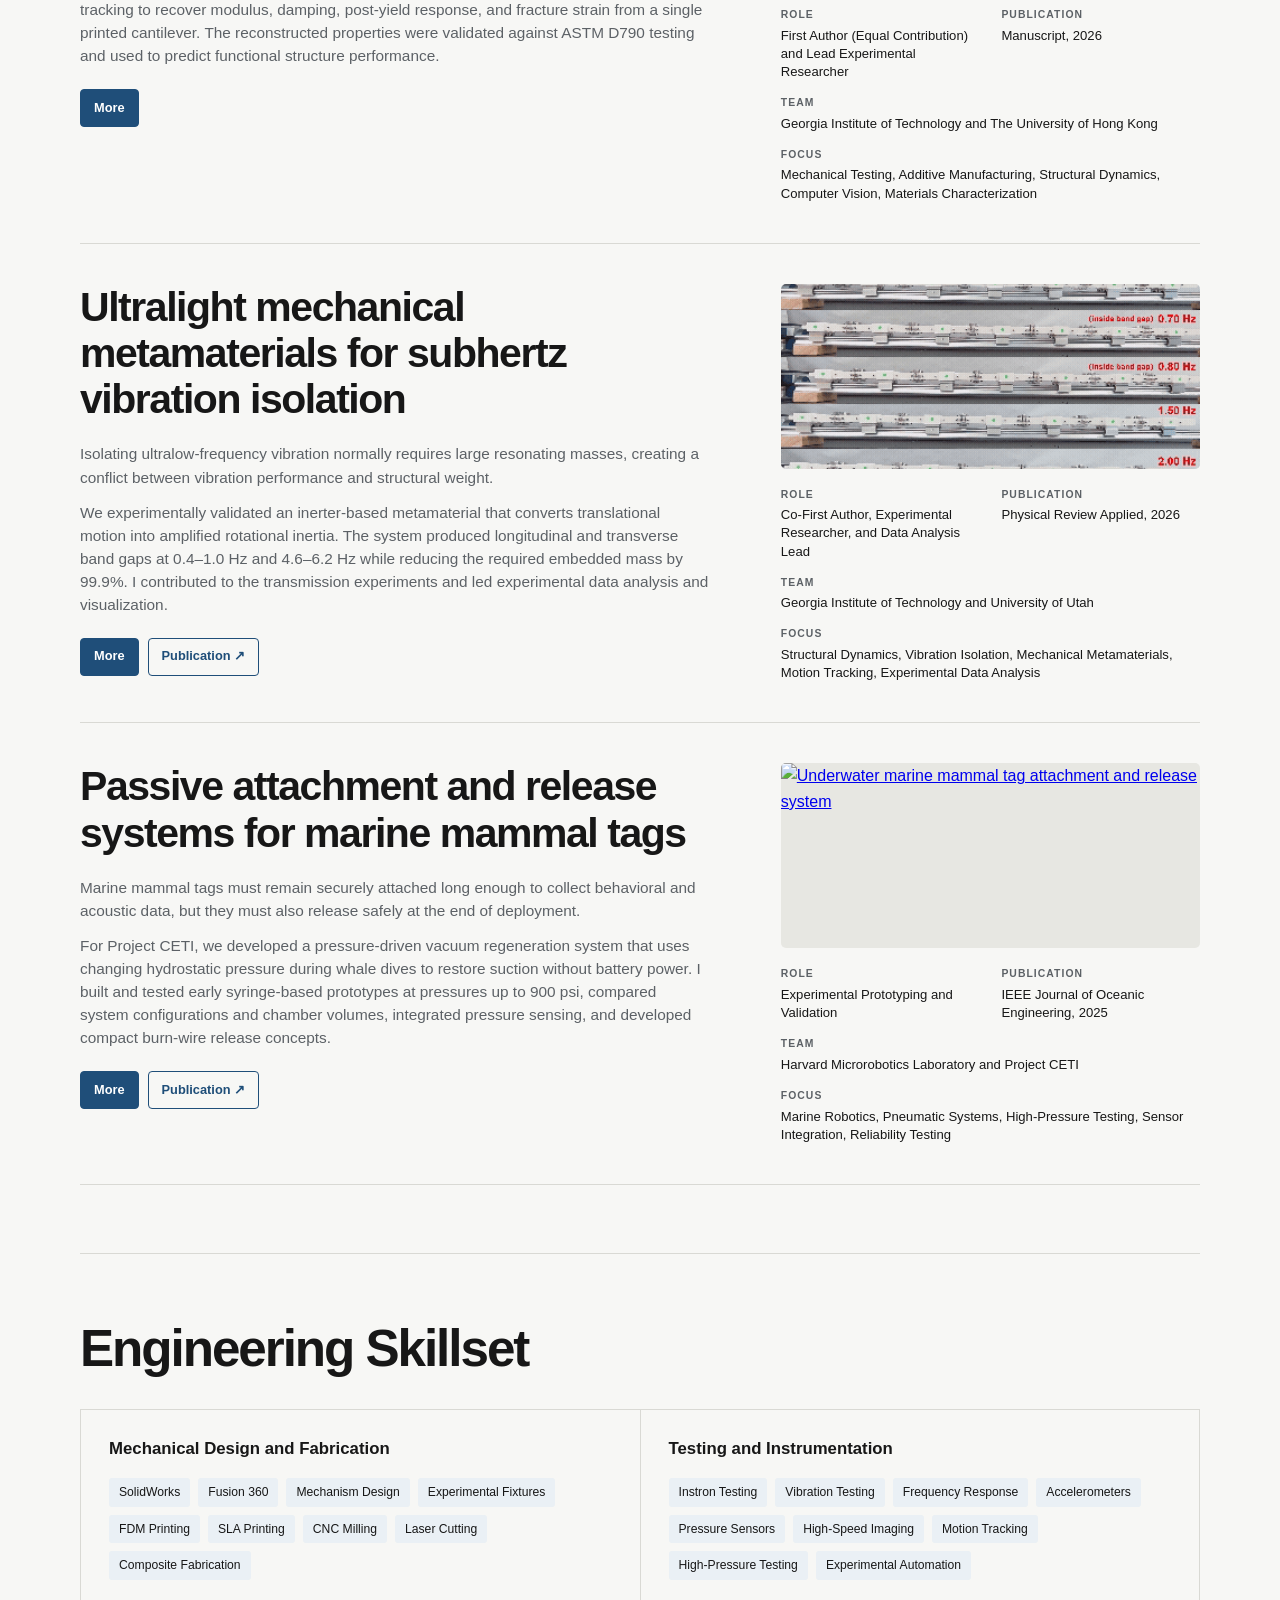
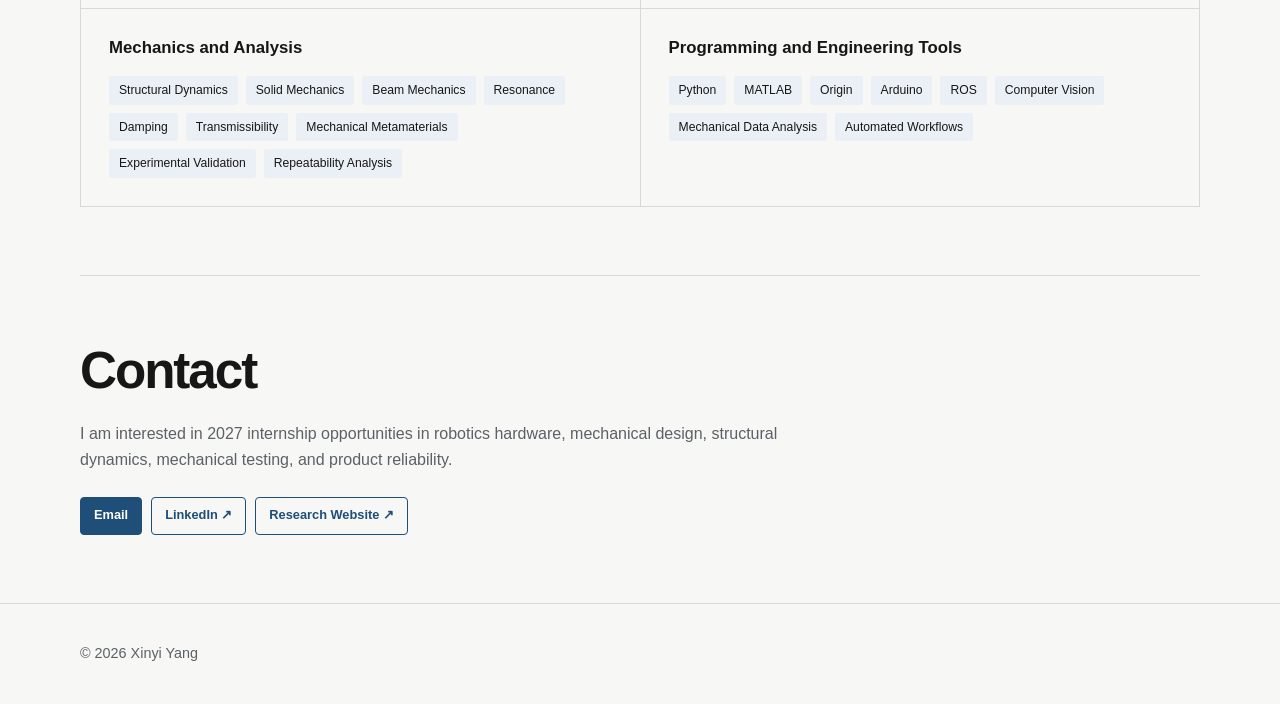
==== commit c48d0fa5: "Update index.html" ====
--- a/index.html
+++ b/index.html
@@ -35,6 +35,15 @@
     product reliability, and technical program management.
 </p>
 
+<a
+    class="hero-cv-link"
+    href="assets/Xinyi_Yang_Resume.pdf"
+    target="_blank"
+    rel="noopener noreferrer"
+>
+    Download CV
+</a>
+
 </div>
 <!-- Profile photo -->
 <div class="hero-photo">
